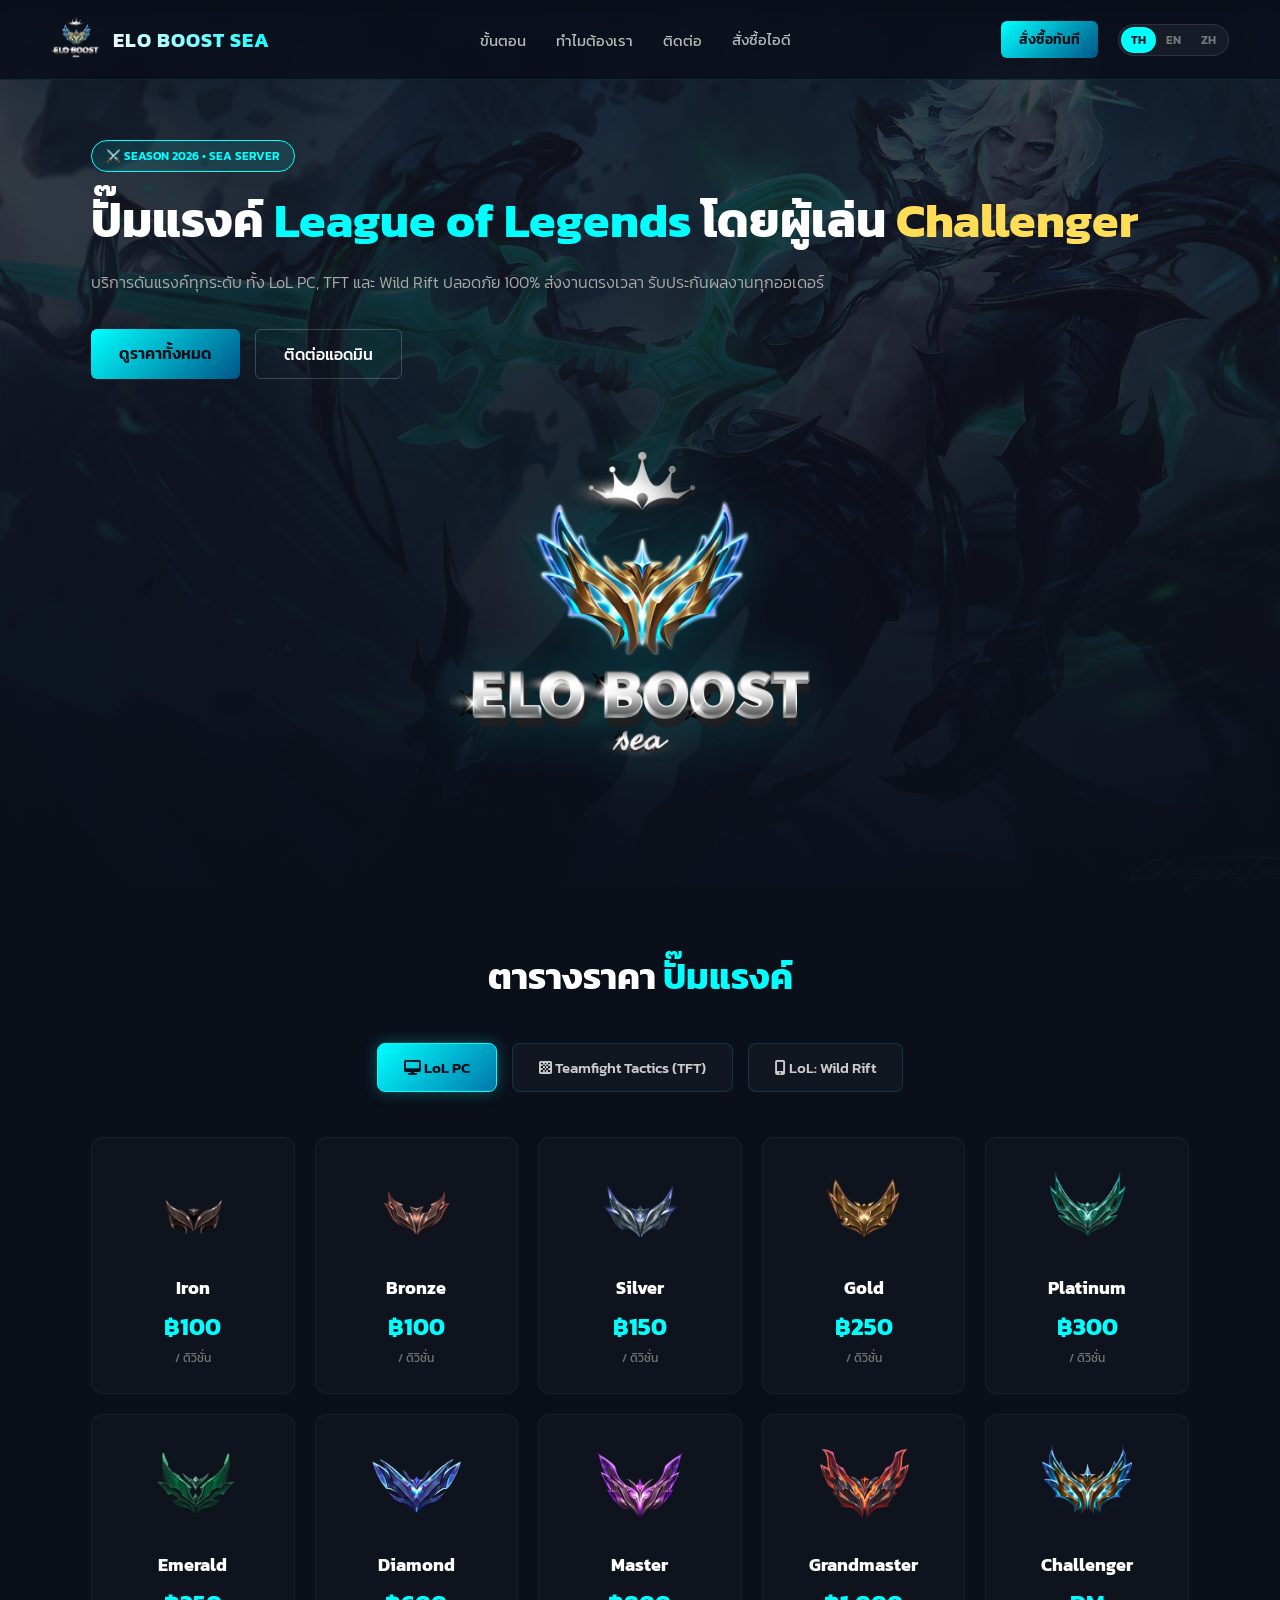
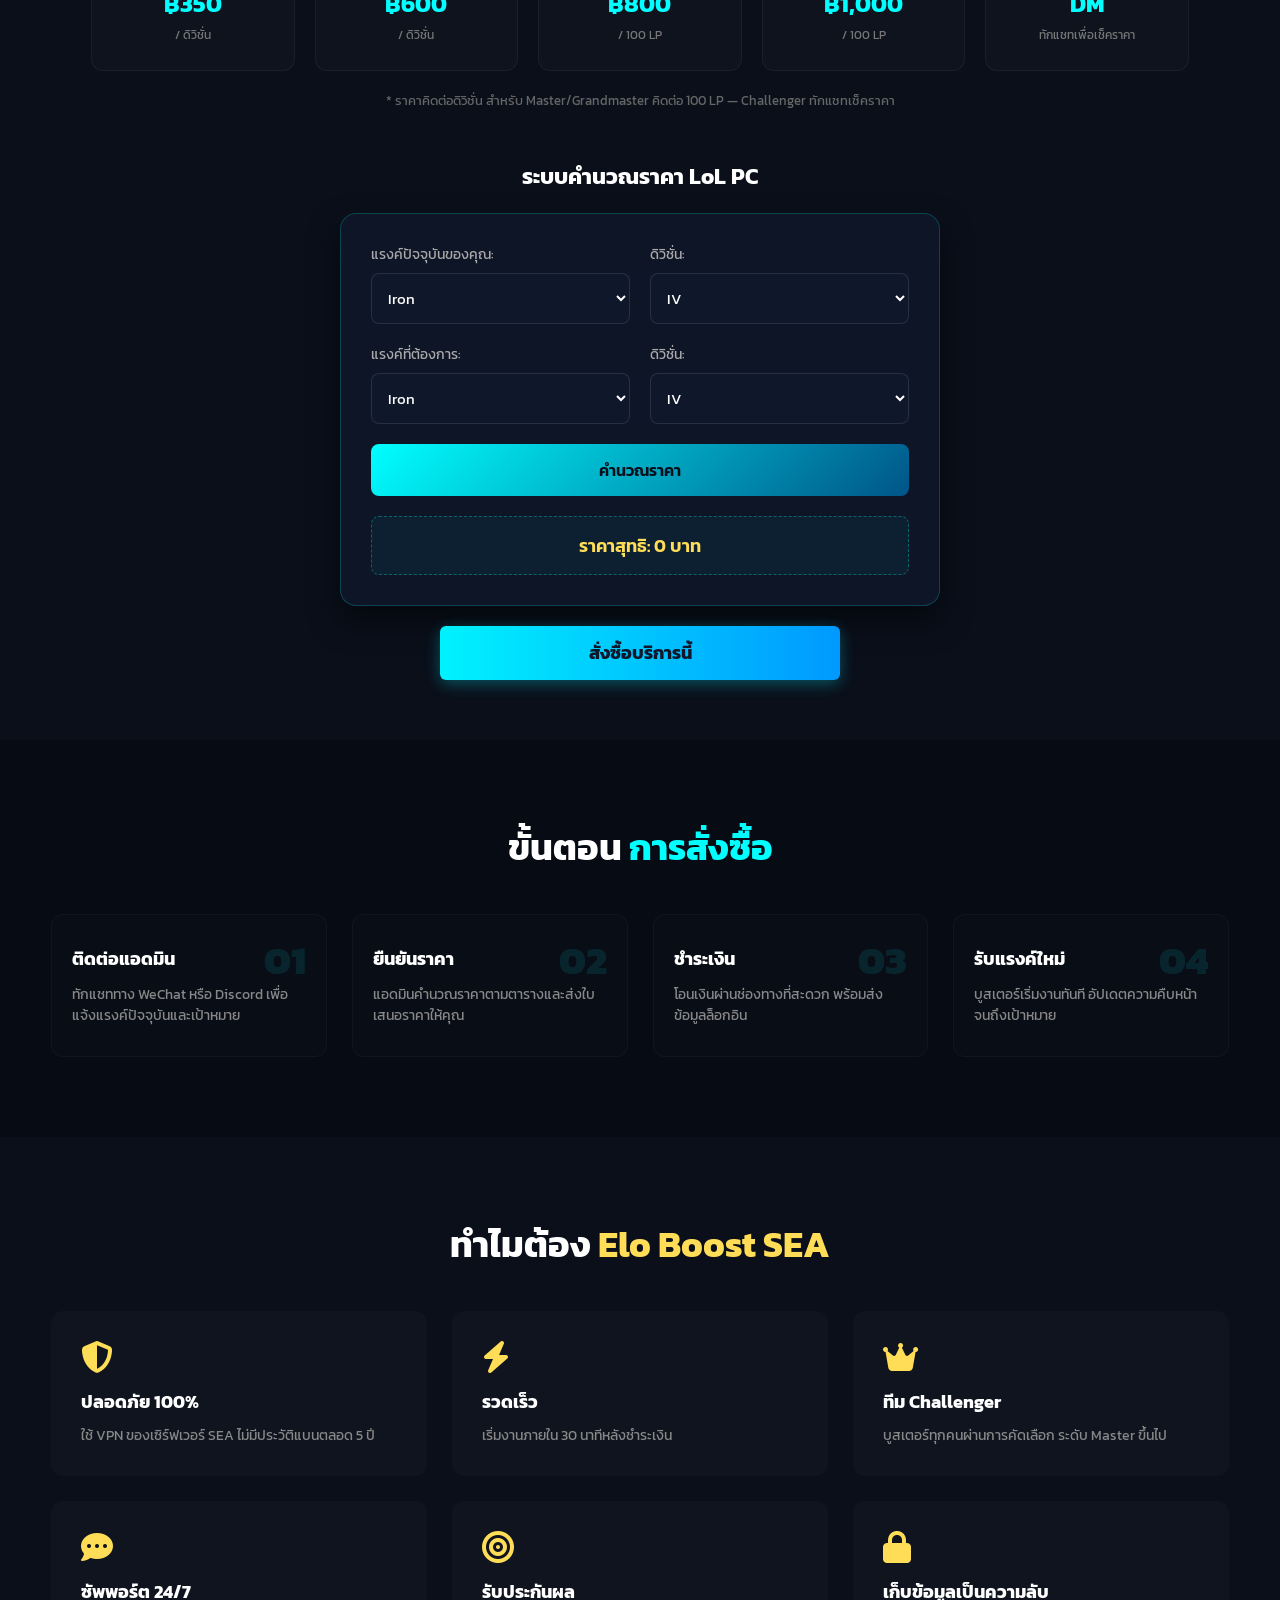
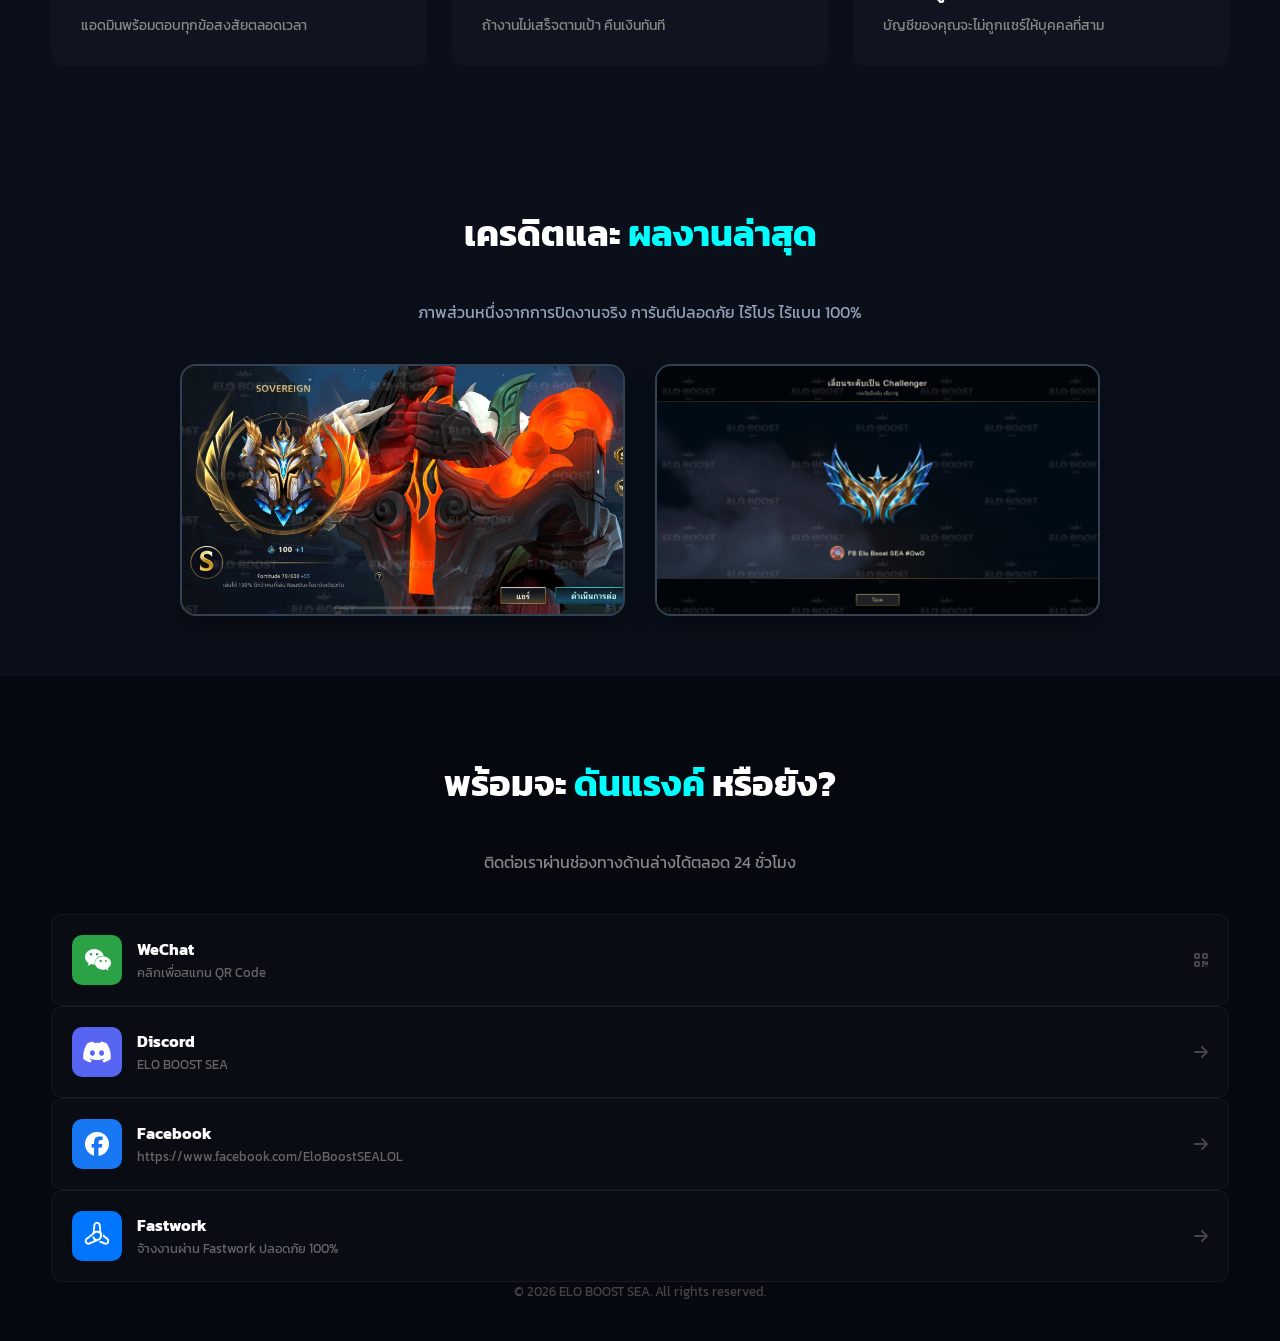
==== index.html @ 123114e3 "Add files via upload" ====
<!DOCTYPE html>
<html lang="th">
<head>
    <meta charset="UTF-8">
    <meta name="viewport" content="width=device-width, initial-scale=1.0">
    <title>ELO BOOST SEA - บริการปั๊มแรงค์ LOL / TFT / Wild Rift</title>
    <link href="https://fonts.googleapis.com/css2?family=Kanit:wght@300;400;500;600;700&display=swap" rel="stylesheet">
    <link rel="stylesheet" href="https://cdnjs.cloudflare.com/ajax/libs/font-awesome/6.4.0/css/all.min.css">
    <link rel="stylesheet" href="style.css">

    <!-- 👑 โค้ดปรับแต่งพื้นหลังภาพ Viego เฉพาะส่วนบนถึงคำนวณแรงค์ -->
    <style>
        .viego-bg-wrapper {
            background-image: linear-gradient(to bottom, rgba(10, 15, 26, 0.75), rgba(10, 15, 26, 0.98)), url('1124214.jpg');
            background-size: cover;
            background-position: center top;
            background-repeat: no-repeat;
            background-attachment: fixed;
            width: 100%;
        }
        .hero-section, .pricing-container-section {
            background: transparent !important;
        }
    </style>
</head>
<body>

    <!-- แถบเมนูด้านบน (Navbar Fixed) -->
    <header class="navbar">
        <div class="nav-left">
            <img src="logo.png" alt="Logo" class="nav-logo">
            <span class="logo-text">ELO BOOST SEA</span>
        </div>
        
        <nav class="nav-center">
            <ul>
                <li><a href="#steps" data-key="navSteps">ขั้นตอน</a></li>
                <li><a href="#whyus" data-key="navWhy">ทำไมต้องเรา</a></li>
                <li><a href="#contact" data-key="navContact">ติดต่อ</a></li>
                <a href="https://sell-buy-id-elosoostsea.lovable.app" target="_blank" class="nav-link nav-buy-id" data-key="navBuyId">สั่งซื้อไอดี</a>
            </ul>
        </nav>

        <div class="nav-right">
            <a href="#contact" class="btn-nav-order" data-key="navOrderBtn">สั่งซื้อทันที</a>
            <div class="lang-switcher">
                <button onclick="switchLanguage('th')" id="btn-th" class="lang-btn active">TH</button>
                <button onclick="switchLanguage('en')" id="btn-en" class="lang-btn">EN</button>
                <button id="btn-zh" onclick="switchLanguage('zh')" class="lang-btn">ZH</button>
            </div>
        </div>
    </header>

    <!-- 🟢 เริ่มโซนพื้นหลัง Viego -->
    <div class="viego-bg-wrapper">

        <!-- ส่วนที่ 1: หน้าแรกหลัก (Hero Section) -->
        <section id="home" class="hero-section">
            <div class="hero-container">
                <div class="hero-content">
                    <div class="season-badge">
                        <span>⚔️ SEASON 2026 • SEA SERVER</span>
                    </div>
                    <h1 data-key="heroTitle">
                        ปั๊มแรงค์ <span class="text-cyan">League of Legends</span> โดยผู้เล่น <span class="text-gold">Challenger</span>
                    </h1>
                    <p class="hero-subtext" data-key="heroSub">
                        บริการดันแรงค์ทุกระดับ ทั้ง LoL PC, TFT และ Wild Rift ปลอดภัย 100% ส่งงานตรงเวลา รับประกันผลงานทุกออเดอร์
                    </p>
                    <div class="hero-buttons">
                        <a href="#pricing-section" class="btn-gradient" data-key="btnPriceText">ดูราคาทั้งหมด</a>
                        <a href="#contact" class="btn-outline" data-key="btnAdminText">ติดต่อแอดมิน</a>
                    </div>
                </div>

                <div class="hero-image-area">
                    <div class="radial-glow"></div>
                    <img src="logo.png" alt="ELO BOOST SEA" class="hero-crest">
                </div>
            </div>
        </section>

        <!-- ส่วนที่ 2: ตารางราคาและการคำนวณราคา (Pricing & Calculator) -->
        <section id="pricing-section" class="pricing-container-section">
            <h2 class="section-title" data-key="pricingMainTitle">ตารางราคา <span class="text-cyan">ปั๊มแรงค์</span></h2>
            
            <!-- 🎛️ แท็บสลับหมวดหมู่เกม (Game Tabs) -->
            <div class="game-tabs-nav">
                <button class="game-tab-btn active" onclick="switchGameTab('lol-pc')">
                    <i class="fa-solid fa-desktop"></i> LoL PC
                </button>
                <button class="game-tab-btn" onclick="switchGameTab('tft')">
                    <i class="fa-solid fa-chess-board"></i> Teamfight Tactics (TFT)
                </button>
                <button class="game-tab-btn" onclick="switchGameTab('lol-wr')">
                    <i class="fa-solid fa-mobile-screen-button"></i> LoL: Wild Rift
                </button>
            </div>

            <!-- ==========================================
                 หมวดหมู่ที่ 1: LoL PC Content
                 ========================================== -->
            <div id="content-lol-pc" class="game-tab-content active">
                <div class="rank-price-grid">
                    <div class="rank-card card-iron">
                        <img src="120px-Season_2022_-_Iron.png" alt="Iron" class="rank-img">
                        <h3 class="rank-name-iron">Iron</h3>
                        <p class="price-val">฿100</p><span class="price-unit" data-key="perDiv">/ ดิวิชั่น</span>
                    </div>
                    <div class="rank-card card-bronze">
                        <img src="7ce03682-2356-4f67-9c69-5ff49ad4ee72.webp" alt="Bronze" class="rank-img">
                        <h3 class="rank-name-bronze">Bronze</h3>
                        <p class="price-val">฿100</p><span class="price-unit" data-key="perDiv">/ ดิวิชั่น</span>
                    </div>
                    <div class="rank-card card-silver">
                        <img src="093c5360-2961-41d2-860e-8cac01f070ce.webp" alt="Silver" class="rank-img">
                        <h3 class="rank-name-silver">Silver</h3>
                        <p class="price-val">฿150</p><span class="price-unit" data-key="perDiv">/ ดิวิชั่น</span>
                    </div>
                    <div class="rank-card card-gold">
                        <img src="Qjf7CRIIqXLn7pWAwPRmIeP8XM.webp" alt="Gold" class="rank-img">
                        <h3 class="rank-name-gold">Gold</h3>
                        <p class="price-val">฿250</p><span class="price-unit" data-key="perDiv">/ ดิวิชั่น</span>
                    </div>
                    <div class="rank-card card-platinum">
                        <img src="0c1c4015-4935-4404-be7c-0b41a8f24327.webp" alt="Platinum" class="rank-img">
                        <h3 class="rank-name-platinum">Platinum</h3>
                        <p class="price-val">฿300</p><span class="price-unit" data-key="perDiv">/ ดิวิชั่น</span>
                    </div>
                    <div class="rank-card card-emerald">
                        <img src="em.png" alt="Emerald" class="rank-img">
                        <h3 class="rank-name-emerald">Emerald</h3>
                        <p class="price-val">฿350</p><span class="price-unit" data-key="perDiv">/ ดิวิชั่น</span>
                    </div>
                    <!-- 💎 ปรับราคา Diamond เป็น 600 -->
                    <div class="rank-card card-diamond">
                        <img src="dm.png" alt="Diamond" class="rank-img">
                        <h3 class="rank-name-diamond">Diamond</h3>
                        <p class="price-val">฿600</p><span class="price-unit" data-key="perDiv">/ ดิวิชั่น</span>
                    </div>
                    <!-- 👑 ปรับราคา Master เป็น 800 -->
                    <div class="rank-card card-master">
                        <img src="f32f7fbd-824c-4bab-b11f-a367cdf1c24b.webp" alt="Master" class="rank-img">
                        <h3 class="rank-name-master">Master</h3>
                        <p class="price-val">฿800</p><span class="price-unit" data-key="perLP">/ 100 LP</span>
                    </div>
                    <div class="rank-card card-grandmaster">
                        <img src="322a84c3-f702-4531-b76d-4bd2dffb73fd.webp" alt="Grandmaster" class="rank-img">
                        <h3 class="rank-name-grandmaster">Grandmaster</h3>
                        <p class="price-val">฿1,000</p><span class="price-unit" data-key="perLP">/ 100 LP</span>
                    </div>
                    <!-- 🏆 อัปเดตรูปตราสัญลักษณ์ใหม่ชอง Challenger -->
                    <div class="rank-card card-challenger">
                        <img src="i-hit-challenger-v0-e4gcoovo9i3f1.png" alt="Challenger" class="rank-img">
                        <h3 class="rank-name-challenger">Challenger</h3>
                        <p class="price-val text-gold">DM</p><span class="price-unit" data-key="checkChat">ทักแชทเพื่อเช็คราคา</span>
                    </div>
                </div>
                <p class="price-note" data-key="priceNote">* ราคาคิดต่อดิวิชั่น สำหรับ Master/Grandmaster คิดต่อ 100 LP — Challenger ทักแชทเช็คราคา</p>

                <!-- เครื่องคำนวณราคา LoL PC -->
                <div class="calculator-box-area">
                    <h3 class="calc-box-title" data-key="calcTitleLoL">ระบบคำนวณราคา LoL PC</h3>
                    <div class="calc-card">
                        <div class="input-row">
                            <div class="input-group">
                                <label for="lolCurrentRank" data-key="labelCurrent">แรงค์ปัจจุบันของคุณ:</label>
                                <select id="lolCurrentRank">
                                    <option value="iron">Iron</option>
                                    <option value="bronze">Bronze</option>
                                    <option value="silver">Silver</option>
                                    <option value="gold">Gold</option>
                                    <option value="platinum">Platinum</option>
                                    <option value="emerald">Emerald</option>
                                    <option value="diamond">Diamond</option>
                                </select>
                            </div>
                            <div class="input-group">
                                <label for="lolCurrentDiv" data-key="labelDiv">ดิวิชั่น:</label>
                                <select id="lolCurrentDiv">
                                    <option value="4">IV</option>
                                    <option value="3">III</option>
                                    <option value="2">II</option>
                                    <option value="1">I</option>
                                </select>
                            </div>
                        </div>
                        <div class="input-row">
                            <div class="input-group">
                                <label for="lolDesiredRank" data-key="labelDesired">แรงค์ที่ต้องการ:</label>
                                <select id="lolDesiredRank">
                                    <option value="iron">Iron</option>
                                    <option value="bronze">Bronze</option>
                                    <option value="silver">Silver</option>
                                    <option value="gold">Gold</option>
                                    <option value="platinum">Platinum</option>
                                    <option value="emerald">Emerald</option>
                                    <option value="diamond">Diamond</option>
                                </select>
                            </div>
                            <div class="input-group">
                                <label for="lolDesiredDiv" data-key="labelDiv">ดิวิชั่น:</label>
                                <select id="lolDesiredDiv">
                                    <option value="4">IV</option>
                                    <option value="3">III</option>
                                    <option value="2">II</option>
                                    <option value="1">I</option>
                                </select>
                            </div>
                        </div>
                        <button onclick="calculateLolPrice()" class="btn-calculate" data-key="btnCalcText">คำนวณราคา</button>
                        <div class="result-box"><span id="lol-result-text">ราคาสุทธิ: 0 บาท</span></div>
                    </div>
                </div>
            </div>

<!-- กล่องปุ่มสั่งซื้อทันทีแบบจัดกึ่งกลาง -->
<div class="calculator-order-box">
    <a href="#contact" class="btn-order-boost-glow">
        <span data-key="btnOrderBoost">สั่งซื้อบริการนี้</span>
    </a>
</div>

</div>
            <!-- ==========================================
                 หมวดหมู่ที่ 2: TFT Content
                 ========================================== -->
            <div id="content-tft" class="game-tab-content">
                <div class="rank-price-grid">
                    <div class="rank-card card-iron">
                        <img src="120px-Season_2022_-_Iron.png" alt="TFT Iron" class="rank-img">
                        <h3 class="rank-name-iron">Iron</h3>
                        <p class="price-val">฿100</p><span class="price-unit" data-key="perDiv">/ ดิวิชั่น</span>
                    </div>
                    <div class="rank-card card-bronze">
                        <img src="7ce03682-2356-4f67-9c69-5ff49ad4ee72.webp" alt="TFT Bronze" class="rank-img">
                        <h3 class="rank-name-bronze">Bronze</h3>
                        <p class="price-val">฿100</p><span class="price-unit" data-key="perDiv">/ ดิวิชั่น</span>
                    </div>
                    <div class="rank-card card-silver">
                        <img src="093c5360-2961-41d2-860e-8cac01f070ce.webp" alt="TFT Silver" class="rank-img">
                        <h3 class="rank-name-silver">Silver</h3>
                        <p class="price-val">฿150</p><span class="price-unit" data-key="perDiv">/ ดิวิชั่น</span>
                    </div>
                    <div class="rank-card card-gold">
                        <img src="Qjf7CRIIqXLn7pWAwPRmIeP8XM.webp" alt="TFT Gold" class="rank-img">
                        <h3 class="rank-name-gold">Gold</h3>
                        <p class="price-val">฿250</p><span class="price-unit" data-key="perDiv">/ ดิวิชั่น</span>
                    </div>
                    <div class="rank-card card-platinum">
                        <img src="0c1c4015-4935-4404-be7c-0b41a8f24327.webp" alt="TFT Platinum" class="rank-img">
                        <h3 class="rank-name-platinum">Platinum</h3>
                        <p class="price-val">฿300</p><span class="price-unit" data-key="perDiv">/ ดิวิชั่น</span>
                    </div>
                    <div class="rank-card card-emerald">
                        <img src="em.png" alt="TFT Emerald" class="rank-img">
                        <h3 class="rank-name-emerald">Emerald</h3>
                        <p class="price-val">฿350</p><span class="price-unit" data-key="perDiv">/ ดิวิชั่น</span>
                    </div>
                    <!-- 💎 ราคา Diamond ฝั่ง TFT เป็น 600 อยู่แล้ว -->
                    <div class="rank-card card-diamond">
                        <img src="dm.png" alt="TFT Diamond" class="rank-img">
                        <h3 class="rank-name-diamond">Diamond</h3>
                        <p class="price-val">฿600</p><span class="price-unit" data-key="perDiv">/ ดิวิชั่น</span>
                    </div>
                    <!-- 👑 ปรับราคา Master ของ TFT เป็น 800 -->
                    <div class="rank-card card-master">
                        <img src="f32f7fbd-824c-4bab-b11f-a367cdf1c24b.webp" alt="TFT Master" class="rank-img">
                        <h3 class="rank-name-master">Master</h3>
                        <p class="price-val">฿800</p><span class="price-unit" data-key="perLP">/ 100 LP</span>
                    </div>
                    <div class="rank-card card-grandmaster">
                        <img src="322a84c3-f702-4531-b76d-4bd2dffb73fd.webp" alt="TFT GM" class="rank-img">
                        <h3 class="rank-name-grandmaster">Grandmaster</h3>
                        <p class="price-val">฿1,200</p><span class="price-unit" data-key="perLP">/ 100 LP</span>
                    </div>
                    <!-- 🏆 อัปเดตรูปตราสัญลักษณ์ใหม่ชอง Challenger ฝั่ง TFT -->
                    <div class="rank-card card-challenger">
                        <img src="i-hit-challenger-v0-e4gcoovo9i3f1.png" alt="TFT Challenger" class="rank-img">
                        <h3 class="rank-name-challenger">Challenger</h3>
                        <p class="price-val text-gold">DM</p><span class="price-unit" data-key="checkChat">ทักแชทเพื่อเช็คราคา</span>
                    </div>
                </div>
                <p class="price-note" data-key="priceNote">* ราคาคิดต่อดิวิชั่น สำหรับ Master/Grandmaster คิดต่อ 100 LP — Challenger ทักแชทเช็คราคา</p>

                <!-- เครื่องคำนวณราคา TFT -->
                <div class="calculator-box-area">
                    <h3 class="calc-box-title" data-key="calcTitleTFT">ระบบคำนวณราคา TFT (Teamfight Tactics)</h3>
                    <div class="calc-card">
                        <div class="input-row">
                            <div class="input-group">
                                <label for="tftCurrentRank" data-key="labelCurrent">แรงค์ปัจจุบันของคุณ:</label>
                                <select id="tftCurrentRank">
                                    <option value="iron">Iron</option>
                                    <option value="bronze">Bronze</option>
                                    <option value="silver">Silver</option>
                                    <option value="gold">Gold</option>
                                    <option value="platinum">Platinum</option>
                                    <option value="emerald">Emerald</option>
                                    <option value="diamond">Diamond</option>
                                </select>
                            </div>
                            <div class="input-group">
                                <label for="tftCurrentDiv" data-key="labelDiv">ดิวิชั่น:</label>
                                <select id="tftCurrentDiv">
                                    <option value="4">IV</option>
                                    <option value="3">III</option>
                                    <option value="2">II</option>
                                    <option value="1">I</option>
                                </select>
                            </div>
                        </div>
                        <div class="input-row">
                            <div class="input-group">
                                <label for="tftDesiredRank" data-key="labelDesired">แรงค์ที่ต้องการ:</label>
                                <select id="tftDesiredRank">
                                    <option value="iron">Iron</option>
                                    <option value="bronze">Bronze</option>
                                    <option value="silver">Silver</option>
                                    <option value="gold">Gold</option>
                                    <option value="platinum">Platinum</option>
                                    <option value="emerald">Emerald</option>
                                    <option value="diamond">Diamond</option>
                                </select>
                            </div>
                            <div class="input-group">
                                <label for="tftDesiredDiv" data-key="labelDiv">ดิวิชั่น:</label>
                                <select id="tftDesiredDiv">
                                    <option value="4">IV</option>
                                    <option value="3">III</option>
                                    <option value="2">II</option>
                                    <option value="1">I</option>
                                </select>
                            </div>
                        </div>
                        <button onclick="calculateTftPrice()" class="btn-calculate" data-key="btnCalcText">คำนวณราคา</button>
                        <div class="result-box"><span id="tft-result-text">ราคาสุทธิ: 0 บาท</span></div>
                    </div>
                </div>
            </div>

</div>
            <!-- ==========================================
                 หมวดหมู่ที่ 3: LoL Wild Rift Content
                 ========================================== -->
            <div id="content-lol-wr" class="game-tab-content">
                <h3 style="color:#00ffff; text-align:center; margin-bottom:20px; font-size:20px;"><i class="fa-solid fa-star"></i> ราคาต่อดาว</h3>
                <div class="rank-price-grid">
                    <div class="rank-card card-iron">
                        <img src="LOLwrIRON.png" alt="WR Iron" class="rank-img">
                        <h3 class="rank-name-iron">Iron</h3>
                        <p class="price-val">฿50</p><span class="price-unit">/ ดาว</span>
                    </div>
                    <div class="rank-card card-bronze">
                        <img src="LOLwrBrone.png" alt="WR Bronze" class="rank-img">
                        <h3 class="rank-name-bronze">Bronze</h3>
                        <p class="price-val">฿50</p><span class="price-unit">/ ดาว</span>
                    </div>
                    <div class="rank-card card-silver">
                        <img src="LOLwrSilver.png" alt="WR Silver" class="rank-img">
                        <h3 class="rank-name-silver">Silver</h3>
                        <p class="price-val">฿50</p><span class="price-unit">/ ดาว</span>
                    </div>
                    <div class="rank-card card-gold">
                        <img src="LOLwrGold.png" alt="WR Gold" class="rank-img">
                        <h3 class="rank-name-gold">Gold</h3>
                        <p class="price-val">฿60</p><span class="price-unit">/ ดาว</span>
                    </div>
                    <div class="rank-card card-platinum">
                        <img src="LOLwrPatinum.png" alt="WR Platinum" class="rank-img">
                        <h3 class="rank-name-platinum">Platinum</h3>
                        <p class="price-val">฿70</p><span class="price-unit">/ ดาว</span>
                    </div>
                    <div class="rank-card card-emerald">
                        <img src="LOLwrEmerald.png" alt="WR Emerald" class="rank-img">
                        <h3 class="rank-name-emerald">Emerald</h3>
                        <p class="price-val">฿80</p><span class="price-unit">/ ดาว</span>
                    </div>
                    <div class="rank-card card-diamond">
                        <img src="LOLwrDiamond.png" alt="WR Diamond" class="rank-img">
                        <h3 class="rank-name-diamond">Diamond</h3>
                        <p class="price-val">฿130</p><span class="price-unit">/ ดาว</span>
                    </div>
                    <div class="rank-card card-master">
                        <img src="LOLwrMaster.png" alt="WR Master" class="rank-img">
                        <h3 class="rank-name-master">Master</h3>
                        <p class="price-val">฿160</p><span class="price-unit">/ ดาว</span>
                    </div>
                    <div class="rank-card card-grandmaster">
                        <img src="LOLwrGranmaster.png" alt="WR Grandmaster" class="rank-img">
                        <h3 class="rank-name-grandmaster">Grandmaster</h3>
                        <p class="price-val">฿180</p><span class="price-unit">/ ดาว</span>
                    </div>
                    <div class="rank-card card-challenger">
                        <img src="LOLwrChalenger.png" alt="WR Challenger" class="rank-img">
                        <h3 class="rank-name-challenger">Challenger</h3>
                        <p class="price-val">฿200</p><span class="price-unit">/ ดาว</span>
                    </div>
                </div>

                <!-- 🏷️ ราคาเหมาทั้งแรงค์ของ Wild Rift -->
                <div class="wr-packages-area" style="margin-top: 45px; border-top: 1px solid rgba(255,255,255,0.1); padding-top: 30px;">
                    <h3 style="color:#ffcc00; text-align:center; margin-bottom:25px; font-size:20px;"><i class="fa-solid fa-tags"></i> ราคาเหมาโปรโมชัน</h3>
                    <div class="rank-price-grid" style="grid-template-columns: repeat(auto-fit, minmax(220px, 1fr)); gap: 15px;">
                        <div class="rank-card" style="background: rgba(20,25,35,0.7); padding: 15px;">
                            <span style="color:#bbb; font-size:13px; display:block; margin-bottom:5px;">Iron ไป Bronze</span>
                            <p class="price-val" style="font-size:24px; color:#fff;">฿300</p>
                        </div>
                        <div class="rank-card" style="background: rgba(20,25,35,0.7); padding: 15px;">
                            <span style="color:#bbb; font-size:13px; display:block; margin-bottom:5px;">Bronze ไป Silver</span>
                            <p class="price-val" style="font-size:24px; color:#fff;">฿480</p>
                        </div>
                        <div class="rank-card" style="background: rgba(20,25,35,0.7); padding: 15px;">
                            <span style="color:#bbb; font-size:13px; display:block; margin-bottom:5px;">Silver ไป Gold</span>
                            <p class="price-val" style="font-size:24px; color:#fff;">฿500</p>
                        </div>
                        <div class="rank-card" style="background: rgba(20,25,35,0.7); padding: 15px;">
                            <span style="color:#bbb; font-size:13px; display:block; margin-bottom:5px;">Gold ไป Platinum</span>
                            <p class="price-val" style="font-size:24px; color:#fff;">฿800</p>
                        </div>
                        <div class="rank-card" style="background: rgba(20,25,35,0.7); padding: 15px;">
                            <span style="color:#bbb; font-size:13px; display:block; margin-bottom:5px;">Platinum ไป Emerald</span>
                            <p class="price-val" style="font-size:24px; color:#fff;">฿950</p>
                        </div>
                        <div class="rank-card" style="background: rgba(20,25,35,0.7); padding: 15px;">
                            <span style="color:#bbb; font-size:13px; display:block; margin-bottom:5px;">Emerald ไป Diamond</span>
                            <p class="price-val" style="font-size:24px; color:#fff;">฿1,200</p>
                        </div>
                        <div class="rank-card" style="background: rgba(20,25,35,0.7); padding: 15px;">
                            <span style="color:#bbb; font-size:13px; display:block; margin-bottom:5px;">Diamond ไป Master</span>
                            <p class="price-val" style="font-size:24px; color:#fff;">฿2,800</p>
                        </div>
                        <div class="rank-card" style="background: rgba(20,25,35,0.7); padding: 15px;">
                            <span style="color:#bbb; font-size:13px; display:block; margin-bottom:5px;">Master ไป Grandmaster</span>
                            <p class="price-val" style="font-size:24px; color:#fff;">฿2,800</p>
                        </div>
                    </div>
                </div>

                <!-- ⚠️ หมายเหตุข้อตกลงและเงื่อนไขความปลอดภัย -->
                <div class="calculator-box-area" style="margin-top: 35px;">
                    <div class="calc-card" style="background: rgba(255, 77, 77, 0.04); border: 1px solid rgba(255, 77, 77, 0.2); border-left: 4px solid #ff4d4d; border-radius: 6px; padding: 20px; text-align: left;">
                        <h4 style="color: #ff4d4d; margin-bottom: 12px; font-size:16px; font-weight:500;"><i class="fa-solid fa-triangle-exclamation"></i> หมายเหตุสำคัญสำหรับการสั่งซื้อ</h4>
                        <ul style="color: #bbb; padding-left: 20px; font-size: 14px; line-height: 1.6; margin: 0;">
                            <li style="margin-bottom: 8px;">ห้ามลูกค้าเข้าบัญชี ID ไปลงเล่นโหมดจัดอันดับ (Ranked) ในระหว่างระยะเวลาการจ้างงาน หากพบว่ามีการทำผิดกฎระบบจะถือว่าสิ้นสุดการส่งมอบงานทันที</li>
                            <li>ข้อมูลและบัญชีทุกอย่างของลูกค้าจะถูกเก็บเป็นความลับสูงสุด โดยทางเพจมีนโยบายเข้มงวดในการปกปิดและตัดภาพชื่อไอดีหรือสลิปการโอนเงินของลูกค้าก่อนนำไปเผยแพร่เป็นเครดิตรีวิว</li>
                        </ul>
                    </div>
                </div>
            </div>

        </section>
    </div>
    <!-- 🔴 สิ้นสุดโซนพื้นหลัง Viego -->

    <!-- ส่วนที่ 3: ขั้นตอนการสั่งซื้อ (Steps Section) -->
    <section id="steps" class="steps-section">
        <h2 class="section-title" data-key="stepsMainTitle">ขั้นตอน <span class="text-cyan">การสั่งซื้อ</span></h2>
        <div class="steps-grid">
            <div class="step-card">
                <div class="step-num">01</div>
                <h3 data-key="step1Title">ติดต่อแอดมิน</h3>
                <p data-key="step1Sub">ทักแชททาง WeChat หรือ Discord เพื่อแจ้งแรงค์ปัจจุบันและเป้าหมาย</p>
            </div>
            <div class="step-card">
                <div class="step-num">02</div>
                <h3 data-key="step2Title">ยืนยันราคา</h3>
                <p data-key="step2Sub">แอดมินคำนวณราคาตามตารางและส่งใบเสนอราคาให้คุณ</p>
            </div>
            <div class="step-card">
                <div class="step-num">03</div>
                <h3 data-key="step3Title">ชำระเงิน</h3>
                <p data-key="step3Sub">โอนเงินผ่านช่องทางที่สะดวก พร้อมส่งข้อมูลล็อกอิน</p>
            </div>
            <div class="step-card">
                <div class="step-num">04</div>
                <h3 data-key="step4Title">รับแรงค์ใหม่</h3>
                <p data-key="step4Sub">บูสเตอร์เริ่มงานทันที อัปเดตความคืบหน้าจนถึงเป้าหมาย</p>
            </div>
        </div>
    </section>

    <!-- ส่วนที่ 4: ทำไมต้องเรา (Why Us Section) -->
    <section id="whyus" class="whyus-section">
        <h2 class="section-title" data-key="whyMainTitle">ทำไมต้อง <span class="text-gold">Elo Boost SEA</span></h2>
        <div class="whyus-grid">
            <div class="why-card">
                <i class="fa-solid fa-shield-halved why-icon"></i>
                <h3 data-key="why1Title">ปลอดภัย 100%</h3>
                <p data-key="why1Sub">ใช้ VPN ของเซิร์ฟเวอร์ SEA ไม่มีประวัติแบนตลอด 5 ปี</p>
            </div>
            <div class="why-card">
                <i class="fa-solid fa-bolt why-icon"></i>
                <h3 data-key="why2Title">รวดเร็ว</h3>
                <p data-key="why2Sub">เริ่มงานภายใน 30 นาทีหลังชำระเงิน</p>
            </div>
            <div class="why-card">
                <i class="fa-solid fa-crown why-icon"></i>
                <h3 data-key="why3Title">ทีม Challenger</h3>
                <p data-key="why3Sub">บูสเตอร์ทุกคนผ่านการคัดเลือก ระดับ Master ขึ้นไป</p>
            </div>
            <div class="why-card">
                <i class="fa-solid fa-comment-dots why-icon"></i>
                <h3 data-key="why4Title">ซัพพอร์ต 24/7</h3>
                <p data-key="why4Sub">แอดมินพร้อมตอบทุกข้อสงสัยตลอดเวลา</p>
            </div>
            <div class="why-card">
                <i class="fa-solid fa-bullseye why-icon"></i>
                <h3 data-key="why5Title">รับประกันผล</h3>
                <p data-key="why5Sub">ถ้างานไม่เสร็จตามเป้า คืนเงินทันที</p>
            </div>
            <div class="why-card">
                <i class="fa-solid fa-lock why-icon"></i>
                <h3 data-key="why6Title">เก็บข้อมูลเป็นความลับ</h3>
                <p data-key="why6Sub">บัญชีของคุณจะไม่ถูกแชร์ให้บุคคลที่สาม</p>
            </div>
        </div>
    </section>

<!-- 🟢 ส่วนเครดิตผลงาน ปรับปรุงใหม่ (เน้นโชว์รูปภาพขนาดใหญ่ ไม่มีตัวหนังสือบัง) -->
<section id="credits" class="credits-section">
    <h2 class="section-title" data-key="creditsMainTitle">เครดิตและ <span class="text-cyan">ผลงานล่าสุด</span></h2>
    <p class="credits-subtitle" data-key="creditsSub">ภาพส่วนหนึ่งจากการปิดงานจริง การันตีปลอดภัย ไร้โปร ไร้แบน 100%</p>
    
    <div class="credits-grid">
        <!-- ใบรีวิวที่ 1 -->
        <div class="credit-card">
            <img src="creditLOLWR.png" alt="Review 1" class="credit-img-full">
        </div>

        <!-- ใบรีวิวที่ 2 -->
        <div class="credit-card">
            <img src="creditLOLPC.png" alt="Review 2" class="credit-img-full">
        </div>
</section>

  <section id="contact" class="contact-section">
    <h2 class="section-title" data-key="contactMainTitle">พร้อมจะ <span class="text-cyan">ดันแรงค์</span> หรือยัง?</h2>
    <p class="contact-subtitle" data-key="contactSub">ติดต่อเราผ่านช่องทางด้านล่างได้ตลอด 24 ชั่วโมง</p>
    
    <div class="social-card wechat-card" onclick="toggleQRModal(true)" style="cursor: pointer;">
    <div class="social-left">
        <div class="social-icon-bg bg-green">
            <i class="fa-brands fa-weixin"></i>
        </div>
        <div class="social-info">
            <h3>WeChat</h3>
            <p data-key="wechatLinkText">คลิกเพื่อสแกน QR Code</p>
        </div>
    </div>
    <i class="fa-solid fa-qrcode arrow-icon"></i>
</div>

<div id="qrModal" class="qr-modal" onclick="toggleQRModal(false)">
    <div class="qr-modal-content" onclick="event.stopPropagation()">
        <span class="qr-close" onclick="toggleQRModal(false)">&times;</span>
        <h3 data-key="qrModalTitle" style="color: #fff; margin-bottom: 15px; font-size: 1.2rem;">Scan QR Code</h3>
        <img src="QRcodeWeChat.png" alt="QR Code" class="qr-image-display">
        <p data-key="qrModalSub" style="color: #888; margin-top: 10px; font-size: 0.9rem;">เปิดแอปสแกนเพื่อติดต่อเราได้ทันที</p>
    </div>
</div>

        <a href="https://discord.gg/2bKuASH2uF" target="_blank" class="social-card discord-card">
            <div class="social-left">
                <div class="social-icon-bg bg-purple">
                    <i class="fa-brands fa-discord"></i>
                </div>
                <div class="social-info">
                    <h3>Discord</h3>
                    <p data-key="discordLinkText">ELO BOOST SEA</p>
                </div>
            </div>
            <i class="fa-solid fa-arrow-right arrow-icon"></i>
        </a>

        <a href="https://www.facebook.com/EloBoostSEALOL" target="_blank" class="social-card facebook-card">
            <div class="social-left">
                <div class="social-icon-bg bg-blue">
                    <i class="fa-brands fa-facebook"></i>
                </div>
                <div class="social-info">
                    <h3>Facebook</h3>
                    <p data-key="facebookLinkText">https://www.facebook.com/EloBoostSEALOL</p>
                </div>
            </div>
            <i class="fa-solid fa-arrow-right arrow-icon"></i>
        </a>
    </div>

<a href="https://fastwork.co/user/oujoluana/gaming-74368342" target="_blank" class="social-card fastwork-card">
    <div class="social-left">
        <div class="social-icon-bg bg-fastwork-blue">
            <img src="FastWork.png" alt="Fastwork" class="fw-custom-img">
        </div>
        <div class="social-info">
            <h3>Fastwork</h3>
            <p data-key="fastworkLinkText">จ้างงานผ่าน Fastwork ปลอดภัย 100%</p>
        </div>
    </div>
    <i class="fa-solid fa-arrow-right arrow-icon"></i>
</a>

    <p class="copyright">© 2026 ELO BOOST SEA. All rights reserved.</p>
</section>
    <script src="script.js"></script>
</body>
</html>
---- style.css ----
/* การเคลียร์ค่าพื้นฐาน (Reset & Base Styles) */
* {
    margin: 0;
    padding: 0;
    box-sizing: border-box;
}
html {
    scroll-behavior: smooth;
}
body {
    background-color: #0a0f1a;
    color: #ffffff;
    font-family: 'Kanit', sans-serif;
    overflow-x: hidden;
}

/* สีหลักประจำธีมเว็บไซต์ */
.text-cyan { color: #00ffff; }
.text-gold { color: #ffdd57; }

/* แถบเมนูด้านบน (Navbar) */
.navbar {
    position: fixed;
    top: 0;
    left: 0;
    width: 100%;
    height: 80px;
    background: rgba(10, 15, 26, 0.85);
    backdrop-filter: blur(10px);
    border-bottom: 1px solid rgba(0, 255, 255, 0.1);
    display: flex;
    justify-content: space-between;
    align-items: center;
    padding: 0 4%;
    z-index: 1000;
}
.nav-left {
    display: flex;
    align-items: center;
    gap: 12px;
}
.nav-logo {
    height: 50px;
    width: auto;
}
/* โค้ดเดิมที่ปรับปรุงแล้ว (คัดลอกส่วนนี้ไปวางทับ) */
.logo-text {
    font-size: 20px;
    font-weight: 700;
    letter-spacing: 1px;
    background: linear-gradient(45deg, #fff, #00ffff);
    -webkit-background-clip: text;
    -webkit-text-fill-color: transparent;

    /* 🟢 เพิ่มส่วนอนิเมชั่นเรืองแสง (Glowing Shadow Animation) */
    /* ใช้ filter: drop-shadow เพื่อให้เงารองรับ Gradient Text */
    animation: logoGlowPulse 2.5s ease-in-out infinite;
}

/* 🟢 กำหนดขั้นตอนของอนิเมชั่น */
@keyframes logoGlowPulse {
    0% {
        /* เงาจางๆ เริ่มต้น */
        filter: drop-shadow(0 0 2px rgba(0, 255, 255, 0.3));
    }
    50% {
        /* เรืองแสงชัดเจนขึ้น (เพิ่ม Blur และความเข้มข้นสีฟ้า cyan) */
        filter: drop-shadow(0 0 10px rgba(0, 255, 255, 0.9));
    }
    100% {
        /* กลับไปจางเหมือนเดิม */
        filter: drop-shadow(0 0 2px rgba(0, 255, 255, 0.3));
    }
}
.nav-center ul {
    display: flex;
    list-style: none;
    gap: 30px;
}
.nav-center a {
    color: #bbb;
    text-decoration: none;
    font-size: 15px;
    font-weight: 400;
    transition: color 0.3s;
}
.nav-center a:hover {
    color: #00ffff;
}
.nav-right {
    display: flex;
    align-items: center;
    gap: 20px;
}
.btn-nav-order {
    background: linear-gradient(135deg, #00ffff, #005588);
    color: #0a0f1a;
    padding: 8px 18px;
    border-radius: 6px;
    text-decoration: none;
    font-weight: 600;
    font-size: 14px;
    transition: transform 0.2s, box-shadow 0.2s;
}
.btn-nav-order:hover {
    transform: translateY(-2px);
    box-shadow: 0 0 15px rgba(0, 255, 255, 0.4);
}

/* ปุ่มสลับภาษา TH/EN */
.lang-switcher {
    display: flex;
    background: rgba(255, 255, 255, 0.05);
    border: 1px solid rgba(255, 255, 255, 0.1);
    border-radius: 20px;
    padding: 2px;
}
.lang-btn {
    background: transparent;
    border: none;
    color: #777;
    padding: 4px 10px;
    font-size: 12px;
    font-family: 'Kanit', sans-serif;
    font-weight: 600;
    cursor: pointer;
    border-radius: 15px;
    transition: all 0.2s;
}
.lang-btn.active {
    background: #00ffff;
    color: #0a0f1a;
}

/* ส่วนหัวแรกของเว็บ (Hero Section) */
.hero-section {
    padding-top: 140px;
    padding-bottom: 80px;
}
.hero-container {
    max-width: 1200px;
    margin: 0 auto;
    display: grid;
    grid-template-columns: 1.2s 1fr;
    align-items: center;
    padding: 0 4%;
    gap: 50px;
}
@media (max-width: 968px) {
    .hero-container { grid-template-columns: 1fr; text-align: center; }
    .nav-center { display: none; }
}
.season-badge {
    display: inline-block;
    background: rgba(0, 255, 255, 0.1);
    border: 1px solid #00ffff;
    padding: 6px 14px;
    border-radius: 20px;
    font-size: 12px;
    font-weight: 600;
    color: #00ffff;
    margin-bottom: 20px;
}
.hero-content h1 {
    font-size: 48px;
    line-height: 1.2;
    margin-bottom: 20px;
}
.hero-subtext {
    color: #aaa;
    font-size: 16px;
    margin-bottom: 35px;
    font-weight: 300;
}
.hero-buttons {
    display: flex;
    gap: 15px;
}
@media (max-width: 968px) { .hero-buttons { justify-content: center; } }
.btn-gradient {
    background: linear-gradient(135deg, #00ffff, #005588);
    color: #0a0f1a;
    padding: 12px 28px;
    border-radius: 6px;
    font-weight: 600;
    text-decoration: none;
    transition: all 0.3s;
}
.btn-gradient:hover {
    box-shadow: 0 0 20px rgba(0, 255, 255, 0.5);
}
.btn-outline {
    border: 1px solid rgba(255, 255, 255, 0.2);
    color: #fff;
    padding: 12px 28px;
    border-radius: 6px;
    font-weight: 500;
    text-decoration: none;
    transition: all 0.3s;
}
.btn-outline:hover {
    border-color: #fff;
    background: rgba(255, 255, 255, 0.05);
}
.hero-image-area {
    position: relative;
    display: flex;
    justify-content: center;
}
.hero-crest {
    max-width: 380px;
    width: 100%;
    filter: drop-shadow(0 0 30px rgba(0, 255, 255, 0.2));
    animation: float 4s ease-in-out infinite;
}
@keyframes float {
    0%, 100% { transform: translateY(0); }
    50% { transform: translateY(-15px); }
}
.radial-glow {
    position: absolute;
    width: 400px;
    height: 400px;
    background: radial-gradient(circle, rgba(0,255,255,0.15) 0%, transparent 70%);
    z-index: -1;
}

/* 🎛️ แท็บสลับหมวดหมู่เกม */
.game-tabs-nav {
    display: flex;
    justify-content: center;
    gap: 15px;
    margin-bottom: 45px;
    flex-wrap: wrap;
    padding: 0 10px;
}
.game-tab-btn {
    background: rgba(255, 255, 255, 0.03);
    border: 1px solid rgba(0, 255, 255, 0.15);
    color: #ccc;
    padding: 12px 26px;
    font-size: 15px;
    font-family: 'Kanit', sans-serif;
    font-weight: 500;
    cursor: pointer;
    border-radius: 8px;
    transition: all 0.3s;
}
.game-tab-btn:hover {
    background: rgba(0, 255, 255, 0.08);
    border-color: #00ffff;
}
.game-tab-btn.active {
    background: linear-gradient(135deg, #00ffff, #0077aa);
    color: #0a0f1a;
    border-color: #00ffff;
    font-weight: 600;
    box-shadow: 0 0 15px rgba(0, 255, 255, 0.3);
}
.game-tab-content {
    display: none;
}
.game-tab-content.active {
    display: block;
    animation: fadeIn 0.4s ease-in-out;
}
@keyframes fadeIn {
    from { opacity: 0; transform: translateY(10px); }
    to { opacity: 1; transform: translateY(0); }
}

/* ส่วนตารางราคาและการคำนวณ */
.pricing-container-section {
    max-width: 1200px;
    margin: 0 auto;
    padding: 60px 4%;
}
.section-title {
    font-size: 36px;
    text-align: center;
    margin-bottom: 40px;
}
.rank-price-grid {
    display: grid;
    grid-template-columns: repeat(auto-fill, minmax(200px, 1fr));
    gap: 20px;
    margin-bottom: 20px;
}
.rank-card {
    background: rgba(255, 255, 255, 0.02);
    border: 1px solid rgba(255, 255, 255, 0.05);
    border-radius: 12px;
    padding: 25px 15px;
    text-align: center;
    transition: all 0.3s;
}
.rank-card:hover {
    transform: translateY(-5px);
    background: rgba(255, 255, 255, 0.04);
    border-color: rgba(0, 255, 255, 0.3);
    box-shadow: 0 10px 20px rgba(0,0,0,0.3);
}
.rank-img {
    height: 90px;
    margin-bottom: 15px;
    object-fit: contain;
}
.rank-card h3 {
    font-size: 18px;
    margin-bottom: 8px;
}
.price-val {
    font-size: 24px;
    font-weight: 700;
    color: #00ffff;
}
.price-unit {
    font-size: 12px;
    color: #777;
}
.price-note {
    text-align: center;
    color: #666;
    font-size: 13px;
    margin-bottom: 50px;
}
.calc-box-title {
    text-align: center;
    margin-bottom: 20px;
    font-size: 22px;
}

/* กล่องคำนวณ (Calculator Box) */
.calculator-box-area {
    max-width: 600px;
    margin: 0 auto;
}
.calc-card {
    background: rgba(15, 23, 42, 0.8);
    border: 1px solid rgba(0, 255, 255, 0.2);
    border-radius: 16px;
    padding: 30px;
    box-shadow: 0 15px 30px rgba(0,0,0,0.5);
}
.input-row {
    display: flex;
    gap: 20px;
    margin-bottom: 20px;
}
@media (max-width: 500px) { .input-row { flex-direction: column; gap: 15px; } }
.input-group {
    flex: 1;
    display: flex;
    flex-direction: column;
    gap: 8px;
}
.input-group label {
    font-size: 14px;
    color: #aaa;
}
.input-group select {
    background: #0f172a;
    border: 1px solid rgba(255, 255, 255, 0.1);
    color: #fff;
    padding: 12px;
    font-family: 'Kanit', sans-serif;
    border-radius: 8px;
    font-size: 15px;
    outline: none;
    cursor: pointer;
}
.input-group select:focus {
    border-color: #00ffff;
}
.btn-calculate {
    width: 100%;
    background: linear-gradient(135deg, #00ffff, #005588);
    border: none;
    color: #0a0f1a;
    padding: 14px;
    font-family: 'Kanit', sans-serif;
    font-size: 16px;
    font-weight: 600;
    border-radius: 8px;
    cursor: pointer;
    transition: all 0.3s;
}
.btn-calculate:hover {
    box-shadow: 0 0 20px rgba(0, 255, 255, 0.4);
}
.result-box {
    margin-top: 20px;
    background: rgba(0, 255, 255, 0.05);
    border: 1px dashed rgba(0, 255, 255, 0.3);
    padding: 15px;
    border-radius: 8px;
    text-align: center;
}
#lol-result-text, #tft-result-text {
    font-size: 18px;
    font-weight: 600;
    color: #ffdd57;
}

/* ส่วนขั้นตอนการสั่งซื้อ (Steps) */
.steps-section {
    background-color: #070b14;
    padding: 80px 4%;
}
.steps-grid {
    max-width: 1200px;
    margin: 0 auto;
    display: grid;
    grid-template-columns: repeat(auto-fit, minmax(240px, 1fr));
    gap: 25px;
}
.step-card {
    background: rgba(255, 255, 255, 0.01);
    border: 1px solid rgba(255, 255, 255, 0.03);
    border-radius: 12px;
    padding: 30px 20px;
    position: relative;
}
.step-num {
    font-size: 40px;
    font-weight: 800;
    color: rgba(0, 255, 255, 0.1);
    position: absolute;
    top: 15px;
    right: 20px;
}
.step-card h3 {
    font-size: 18px;
    margin-bottom: 12px;
    color: #fff;
}
.step-card p {
    color: #888;
    font-size: 14px;
    line-height: 1.5;
}

/* ส่วนทำไมต้องเรา (Why Us) */
.whyus-section {
    padding: 80px 4%;
}
.whyus-grid {
    max-width: 1200px;
    margin: 0 auto;
    display: grid;
    grid-template-columns: repeat(auto-fit, minmax(280px, 1fr));
    gap: 25px;
}
.why-card {
    background: rgba(255, 255, 255, 0.02);
    border-radius: 12px;
    padding: 30px;
    transition: background 0.3s;
}
.why-card:hover {
    background: rgba(255, 255, 255, 0.04);
}
.why-icon {
    font-size: 32px;
    color: #ffdd57;
    margin-bottom: 15px;
}
.why-card h3 {
    font-size: 18px;
    margin-bottom: 10px;
}
.why-card p {
    color: #888;
    font-size: 14px;
    line-height: 1.5;
}

/* ==========================================
   สไตล์: ส่วนเครดิตผลงาน (Credits Section)
   ========================================== */
.credits-section {
    padding: 60px 20px;
    text-align: center;
    max-width: 1000px;
    margin: 0 auto;
}

.credits-subtitle {
    color: #94a3b8;
    margin-bottom: 40px;
    font-size: 1rem;
}

/* ระบบ Grid จัดเรียงรูปภาพอัตโนมัติ */
.credits-grid {
    display: grid;
    grid-template-columns: repeat(auto-fit, minmax(280px, 1fr));
    gap: 25px;
}
/* ==========================================
   สไตล์ส่วนเครดิตผลงานเวอร์ชันเน้นรูปภาพใหญ่
   ========================================== */

/* 1. ขยายกล่องกริดให้กว้างขึ้น เพื่อดันขนาดรูปให้ใหญ่ขึ้นเต็มตา */
.credits-grid {
    display: grid;
    /* เปลี่ยนจากขนาดเดิม เพิ่มขั้นต่ำเป็น 340px เพื่อให้การ์ดแต่ละใบใหญ่ขึ้น */
    grid-template-columns: repeat(auto-fit, minmax(340px, 1fr)); 
    gap: 30px; /* เพิ่มระยะห่างระหว่างรูปให้ดูโปร่ง สบายตา */
    max-width: 1200px;
    margin: 40px auto 0 auto;
    padding: 0 20px;
}

/* 2. ตัวกล่องการ์ดที่หุ้มรูปภาพ */
.credit-card {
    background-color: #1e293b;
    border: 2px solid #334155;
    border-radius: 16px; /* ความมนของขอบการ์ด */
    overflow: hidden;    /* สำคัญมาก: บังคับให้รูปภาพตัดตามขอบมนของการ์ด ไม่ล้นทะลัก */
    box-shadow: 0 10px 25px rgba(0, 0, 0, 0.4);
    transition: transform 0.3s ease, box-shadow 0.3s ease, border-color 0.3s ease;
    display: flex;
}

/* เอฟเฟกต์ตอนเมาส์ชี้ (Hover) ให้รูปเด้งมีมิติ และเรืองแสงสีฟ้า Cyan สวยๆ */
.credit-card:hover {
    transform: translateY(-6px) scale(1.02);
    border-color: #00ffff;
    box-shadow: 0 15px 35px rgba(0, 255, 255, 0.25);
}

/* 3. คำสั่งคุมรูปภาพให้ขยายเต็มพื้นที่กล่อง 100% */
.credit-img-full {
    width: 100%;
    height: auto;
    object-fit: cover; /* ควบคุมให้รูปภาพถมเต็มพื้นที่อย่างสมสัดส่วน ไม่เบี้ยว */
    display: block;
}
/* ส่วนช่องทางการติดต่อ (Contact) */

.bg-blue {
    background-color: #1877F2 !important; /* กำหนดเป็นสีน้ำเงินตามแบรนด์ Facebook */
}
.contact-section {
    background-color: #05080f;
    padding: 80px 4% 40px 4%;
    text-align: center;
}
.contact-subtitle {
    color: #888;
    margin-bottom: 40px;
}
.social-grid {
    max-width: 800px;
    margin: 0 auto 60px auto;
    display: grid;
    grid-template-columns: 1fr 1fr;
    gap: 20px;
}
@media (max-width: 600px) { .social-grid { grid-template-columns: 1fr; } }
.social-card {
    background: rgba(255, 255, 255, 0.02);
    border: 1px solid rgba(255, 255, 255, 0.05);
    border-radius: 12px;
    padding: 20px;
    display: flex;
    justify-content: space-between;
    align-items: center;
    text-decoration: none;
    color: #fff;
    transition: all 0.3s;
}
.social-card:hover {
    transform: scale(1.02);
    border-color: rgba(255,255,255,0.2);
}
.social-left {
    display: flex;
    align-items: center;
    gap: 15px;
}
.social-icon-bg {
    width: 50px;
    height: 50px;
    border-radius: 10px;
    display: flex;
    justify-content: center;
    align-items: center;
    font-size: 24px;
}
.bg-green { background-color: #2ba245; }
.bg-purple { background-color: #5865f2; }
.social-info { text-align: left; }
.social-info h3 { font-size: 16px; margin-bottom: 2px; }
.social-info p { color: #666; font-size: 13px; }
.arrow-icon { color: #444; transition: transform 0.3s; }
.social-card:hover .arrow-icon {
    transform: translateX(5px);
    color: #fff;
}
.copyright {
    color: #444;
    font-size: 13px;
}
/* ==========================================
   สไตล์หน้าต่าง QR Code Pop-up (Modal)
   ========================================== */
.qr-modal {
    display: none; /* ซ่อนไว้เริ่มต้น */
    position: fixed;
    z-index: 1000;
    left: 0;
    top: 0;
    width: 100%;
    height: 100%;
    background-color: rgba(15, 23, 42, 0.85); /* พื้นหลังมืดโปร่งแสง */
    backdrop-filter: blur(8px); /* เอฟเฟกต์เบลอหลังฉาก */
    align-items: center;
    justify-content: center;
}

/* ตัวกล่องข้อความและรูปภาพ */
.qr-modal-content {
    background-color: #1e293b;
    border: 2px solid #334155;
    padding: 30px;
    border-radius: 20px;
    width: 90%;
    max-width: 340px;
    text-align: center;
    position: relative;
    box-shadow: 0 20px 40px rgba(0, 0, 0, 0.5);
    animation: qrPop 0.3s ease-out;
}

/* แสดงรูปภาพ QR ให้ชัดและขนาดพอดี */
.qr-image-display {
    width: 100%;
    max-width: 220px;
    height: auto;
    border-radius: 12px;
    border: 4px solid #fff;
    margin: 0 auto;
}

/* ปุ่มปิดรูปตัว X */
.qr-close {
    position: absolute;
    top: 12px;
    right: 18px;
    color: #94a3b8;
    font-size: 28px;
    font-weight: bold;
    cursor: pointer;
    transition: color 0.2s;
}
.qr-close:hover {
    color: #00ffff;
}

/* อนิเมชั่นตอนเด้งเปิด */
@keyframes qrPop {
    from { transform: scale(0.8); opacity: 0; }
    to { transform: scale(1); opacity: 1; }
}


/* สีพื้นหลังกล่องไอคอน (ถ้าสลัดรูปโลโก้เป็นแบบไม่มีพื้นหลัง ตัวนี้จะเป็นสีฉากหลังครับ) */
.bg-fastwork-blue {
    background-color: #0076FF !important; /* สีฟ้า Fastwork */
    display: flex;
    align-items: center;
    justify-content: center;
    overflow: hidden; /* ตัดขอบรูปภาพที่เกินกรอบมน */
}

/* ควบคุมรูปภาพโลโก้ภายในกล่อง */
.fw-custom-img {
    width: 65%;  /* ปรับเพิ่ม-ลดขนาดโลโก้ข้างในกล่องได้จากตรงนี้ครับ */
    height: 65%;
    object-fit: contain; /* บังคับสัดส่วนรูปภาพให้สมส่วน ไม่บี้หรือยืด */
}

/* จัดการกล่องหุ้มปุ่มให้ขยายเต็มความกว้างและดึงทุกอย่างมาไว้ตรงกลาง */
.calculator-order-box {
    display: flex;
    justify-content: center;
    align-items: center;
    width: 100%;
    margin-top: 20px; /* เว้นระยะห่างจากกล่องราคาสุทธิ */
    clear: both;      /* ป้องกันการลอย (Float) ไปทับส่วนอื่น */
}

/* ปรับแต่งปุ่มให้สวยงามตามแบบฉบับปุ่มด้านบนขวาในรูปภาพ */
.btn-order-boost-glow {
    display: inline-block;
    width: 100%;
    max-width: 400px; /* กำหนดความยาวปุ่มให้สวยงามใกล้เคียงกับปุ่มคำนวณราคา */
    background: linear-gradient(to right, #00f2fe, #0099ff); /* ไล่เฉดสี Cyan ไปฟ้าสว่าง */
    color: #0f172a !important; /* บังคับให้ตัวอักษรเป็นสีน้ำเงินเข้ม/ดำ เพื่อให้อ่านง่ายตัดกับสีพื้นหลัง */
    text-align: center;
    padding: 14px 0;
    font-size: 1.1rem;
    font-weight: bold;
    text-decoration: none !important; /* เอาเส้นใต้ลิงก์ออก */
    border-radius: 6px;
    box-shadow: 0 4px 15px rgba(0, 242, 254, 0.3); /* ใส่เอฟเฟกต์เรืองแสงนวลๆ ด้านล่างปุ่ม */
    transition: all 0.3s ease;
    cursor: pointer;
}

/* เอฟเฟกต์เวลาที่เมาส์มาชี้ (Hover) */
.btn-order-boost-glow:hover {
    transform: translateY(-2px); /* ปุ่มลอยขึ้นเล็กน้อย */
    box-shadow: 0 6px 25px rgba(0, 242, 254, 0.6); /* เรืองแสงเข้มขึ้นสะใจสไตล์เกมมิ่ง */
    filter: brightness(1.1); /* เพิ่มความสว่างวาบให้ปุ่ม */
}

/* เอฟเฟกต์ตอนกดปุ่ม (Active) */
.btn-order-boost-glow:active {
    transform: translateY(1px);
}
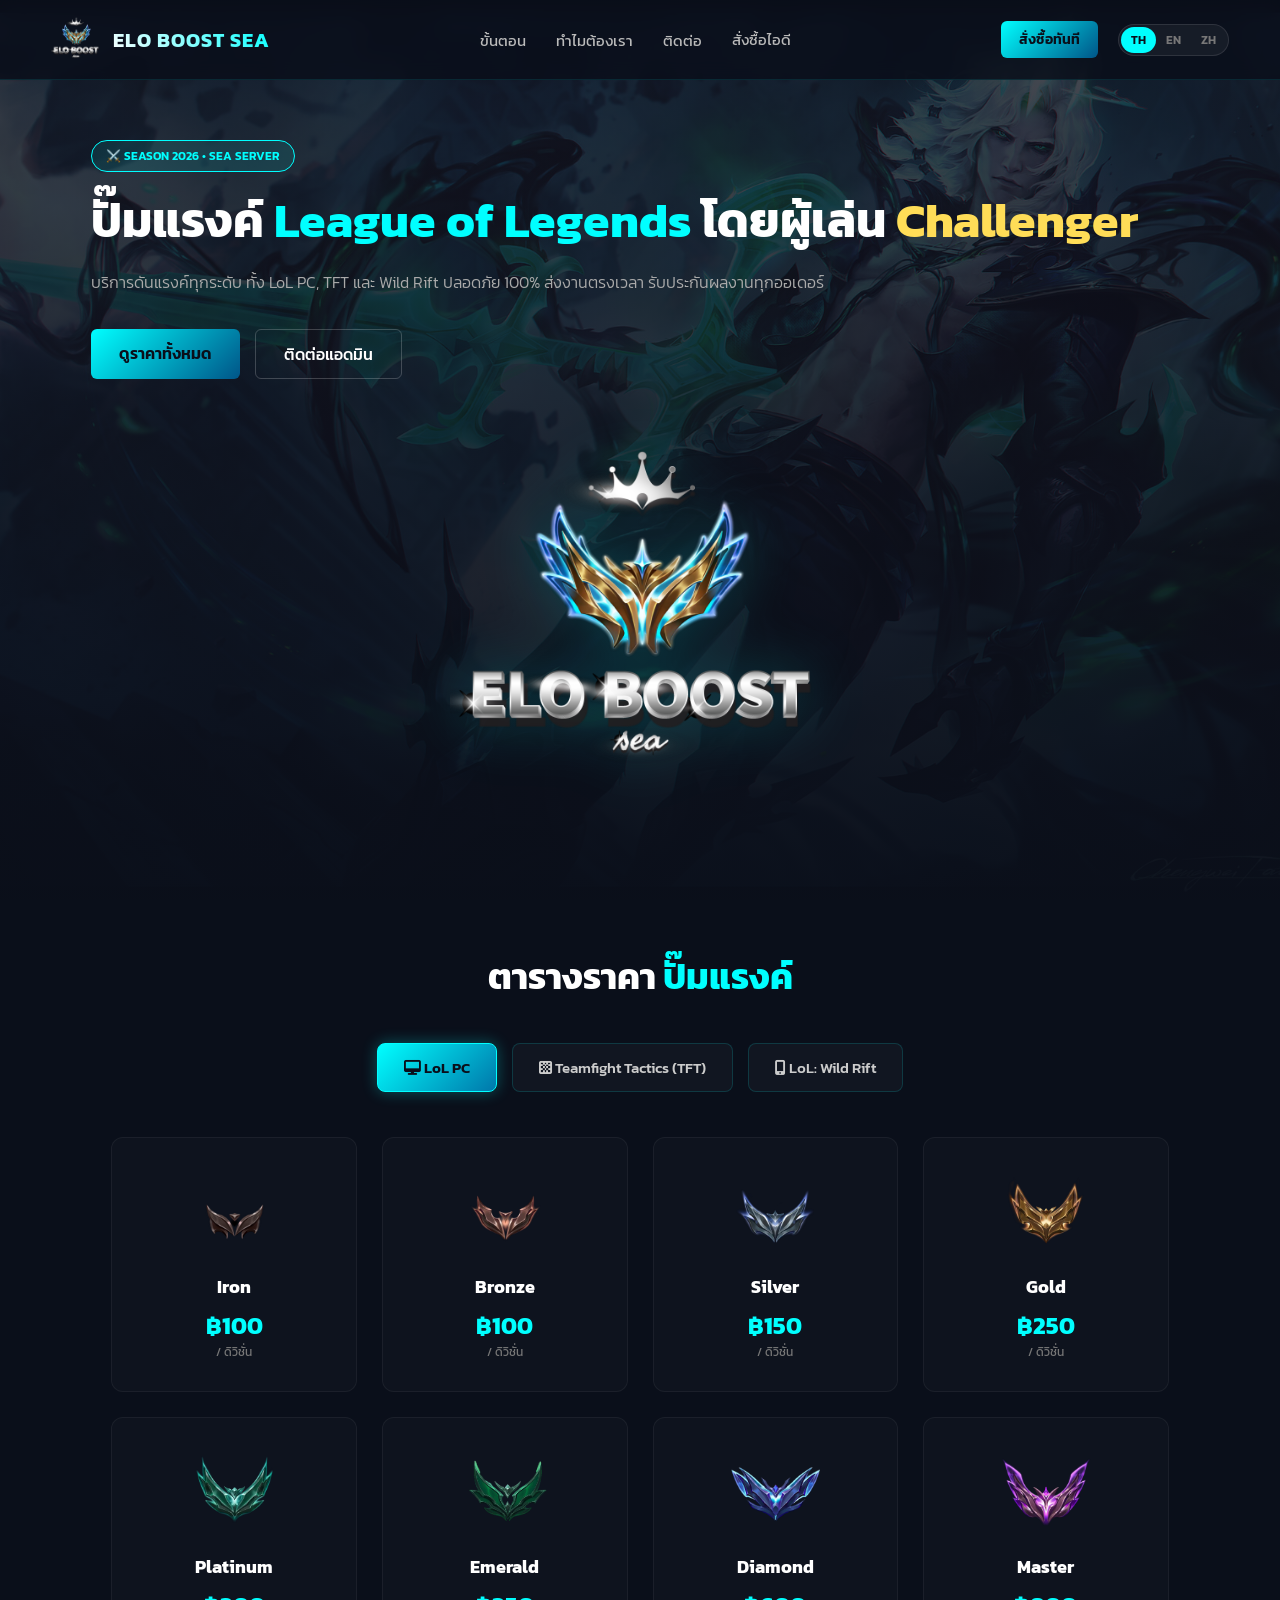
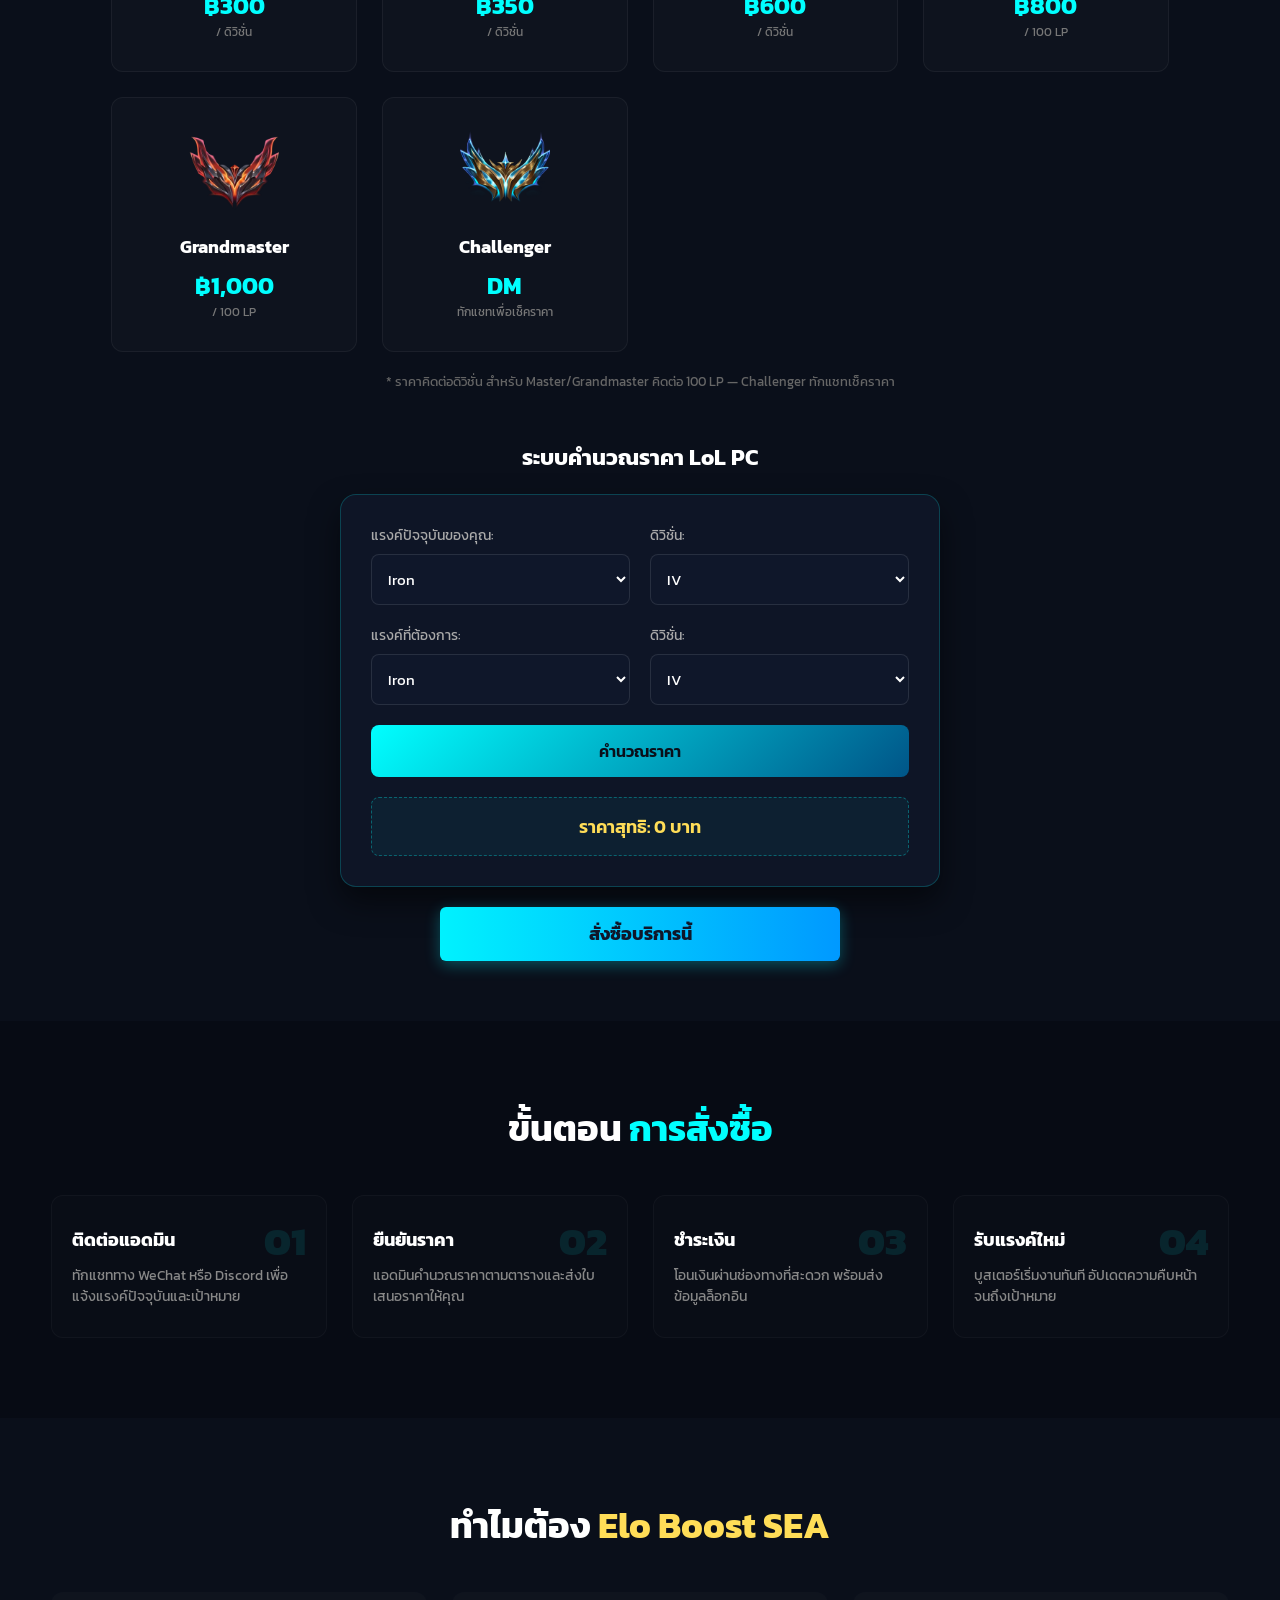
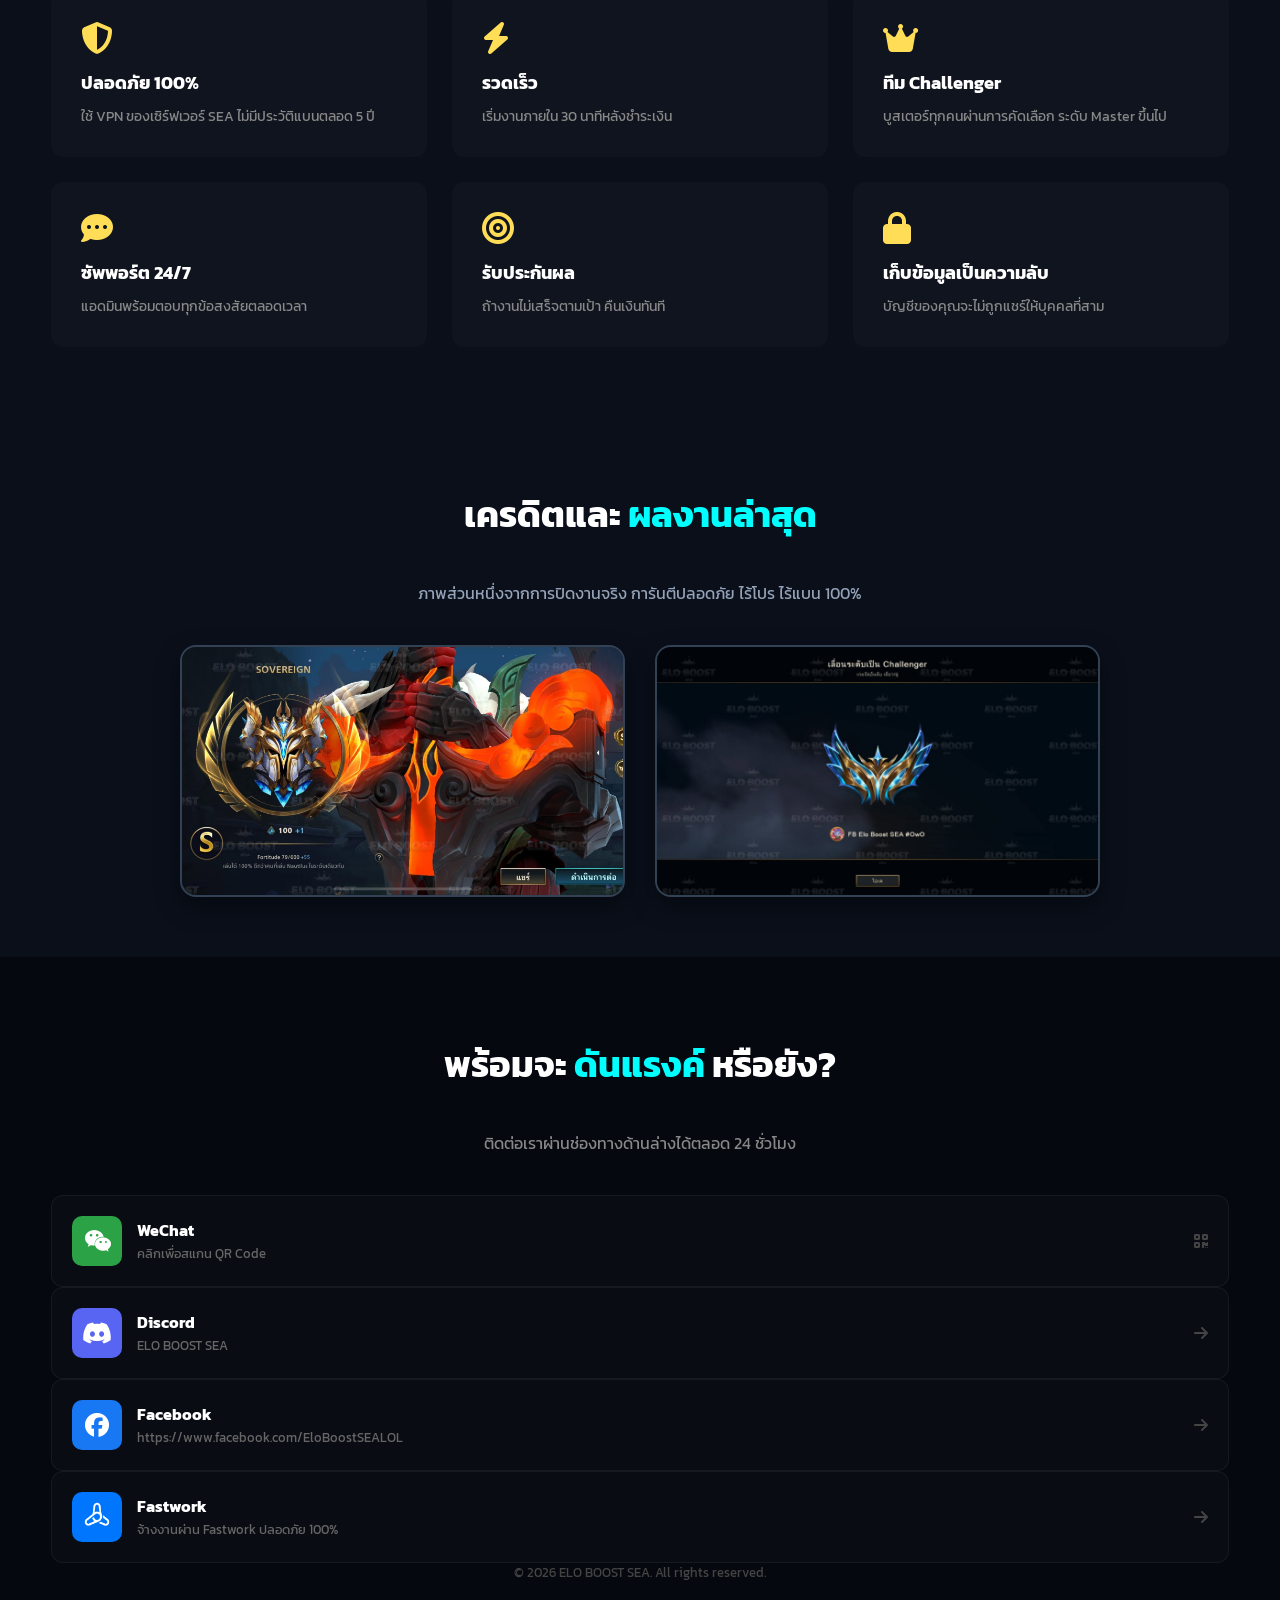
==== commit fae3e247: "Add files via upload" ====
--- a/index.html
+++ b/index.html
@@ -604,4 +604,4 @@
 </section>
     <script src="script.js"></script>
 </body>
-</html>
+</html>
--- a/style.css
+++ b/style.css
@@ -282,17 +282,42 @@
 }
 .rank-price-grid {
     display: grid;
-    grid-template-columns: repeat(auto-fill, minmax(200px, 1fr));
-    gap: 20px;
+    grid-template-columns: repeat(4, 1fr);
+    gap: 25px;
     margin-bottom: 20px;
+    max-width: 1200px;
+    margin-left: auto;
+    margin-right: auto;
+    padding: 0 20px;
+}
+
+@media (max-width: 1200px) {
+    .rank-price-grid {
+        grid-template-columns: repeat(3, 1fr);
+    }
+}
+
+@media (max-width: 768px) {
+    .rank-price-grid {
+        grid-template-columns: repeat(2, 1fr);
+    }
+}
+
+@media (max-width: 480px) {
+    .rank-price-grid {
+        grid-template-columns: 1fr;
+    }
 }
 .rank-card {
     background: rgba(255, 255, 255, 0.02);
     border: 1px solid rgba(255, 255, 255, 0.05);
     border-radius: 12px;
-    padding: 25px 15px;
+    padding: 30px 20px;
     text-align: center;
     transition: all 0.3s;
+    display: flex;
+    flex-direction: column;
+    align-items: center;
 }
 .rank-card:hover {
     transform: translateY(-5px);
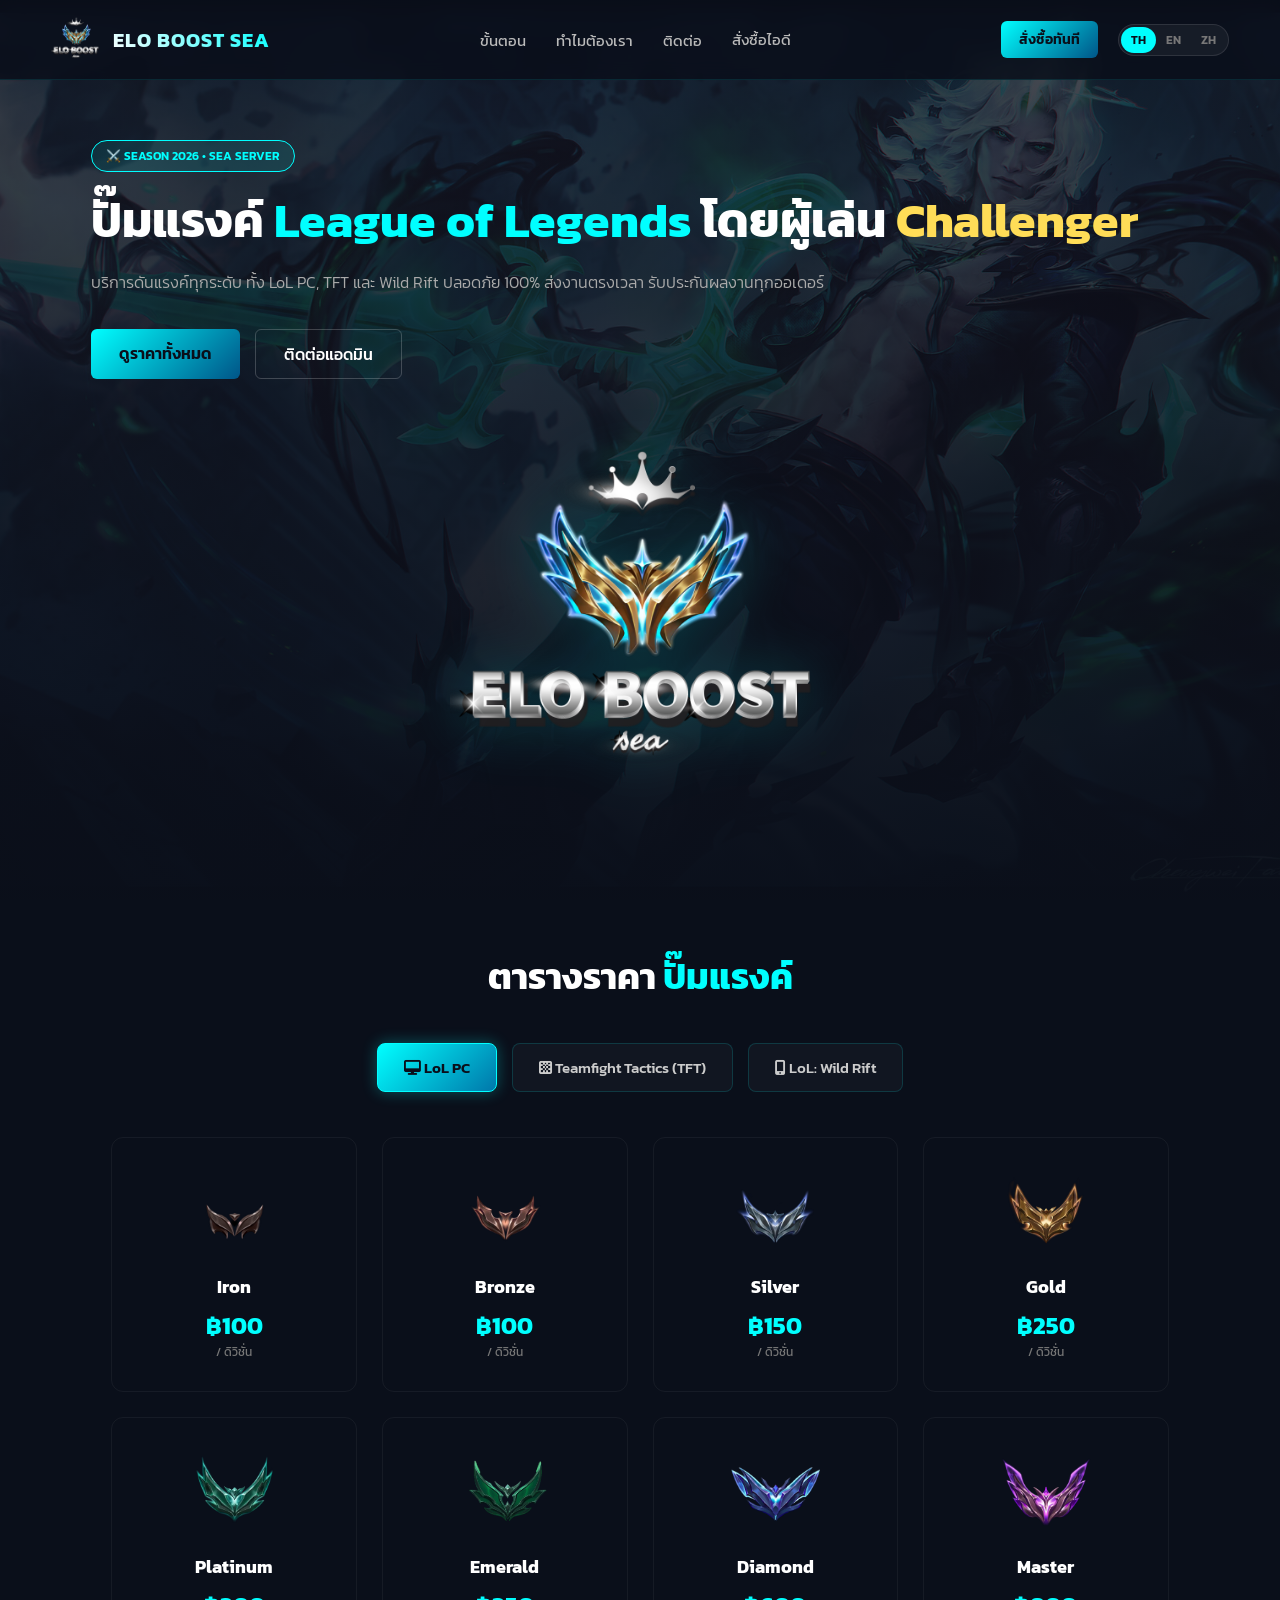
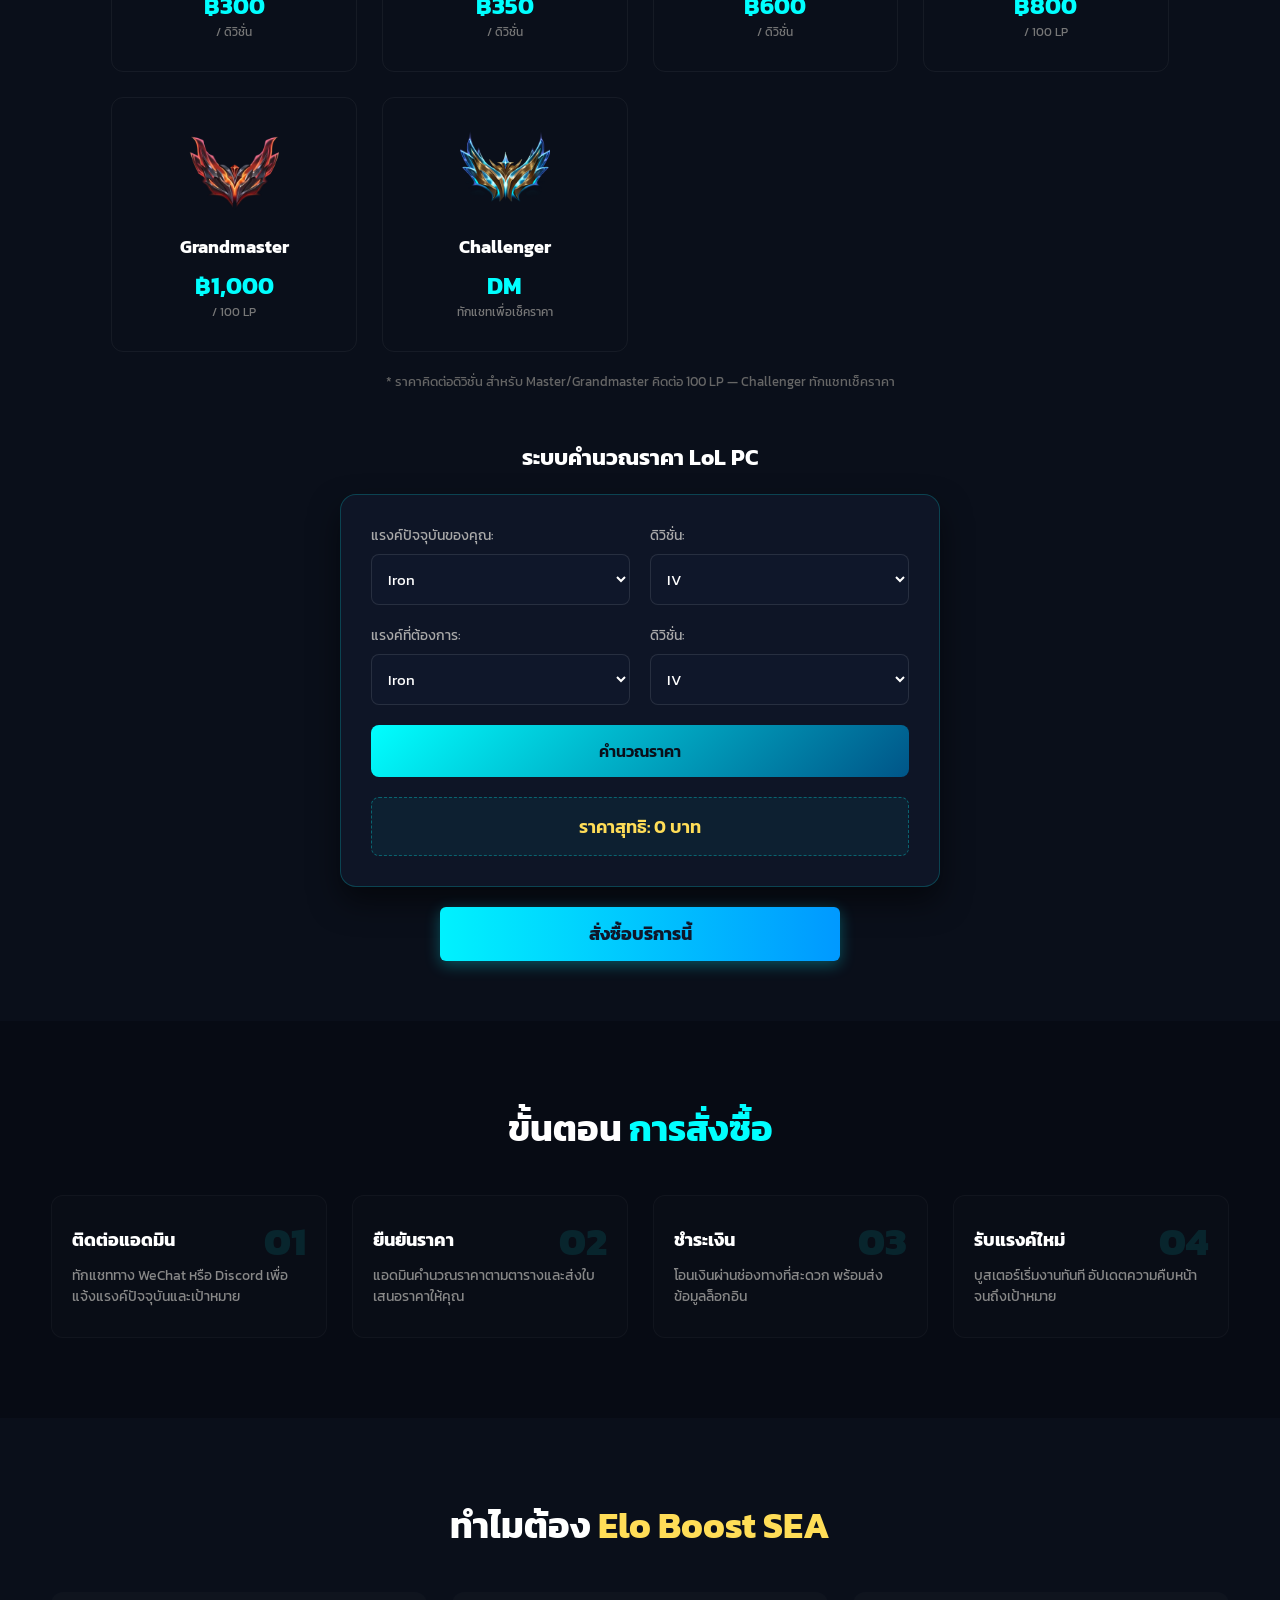
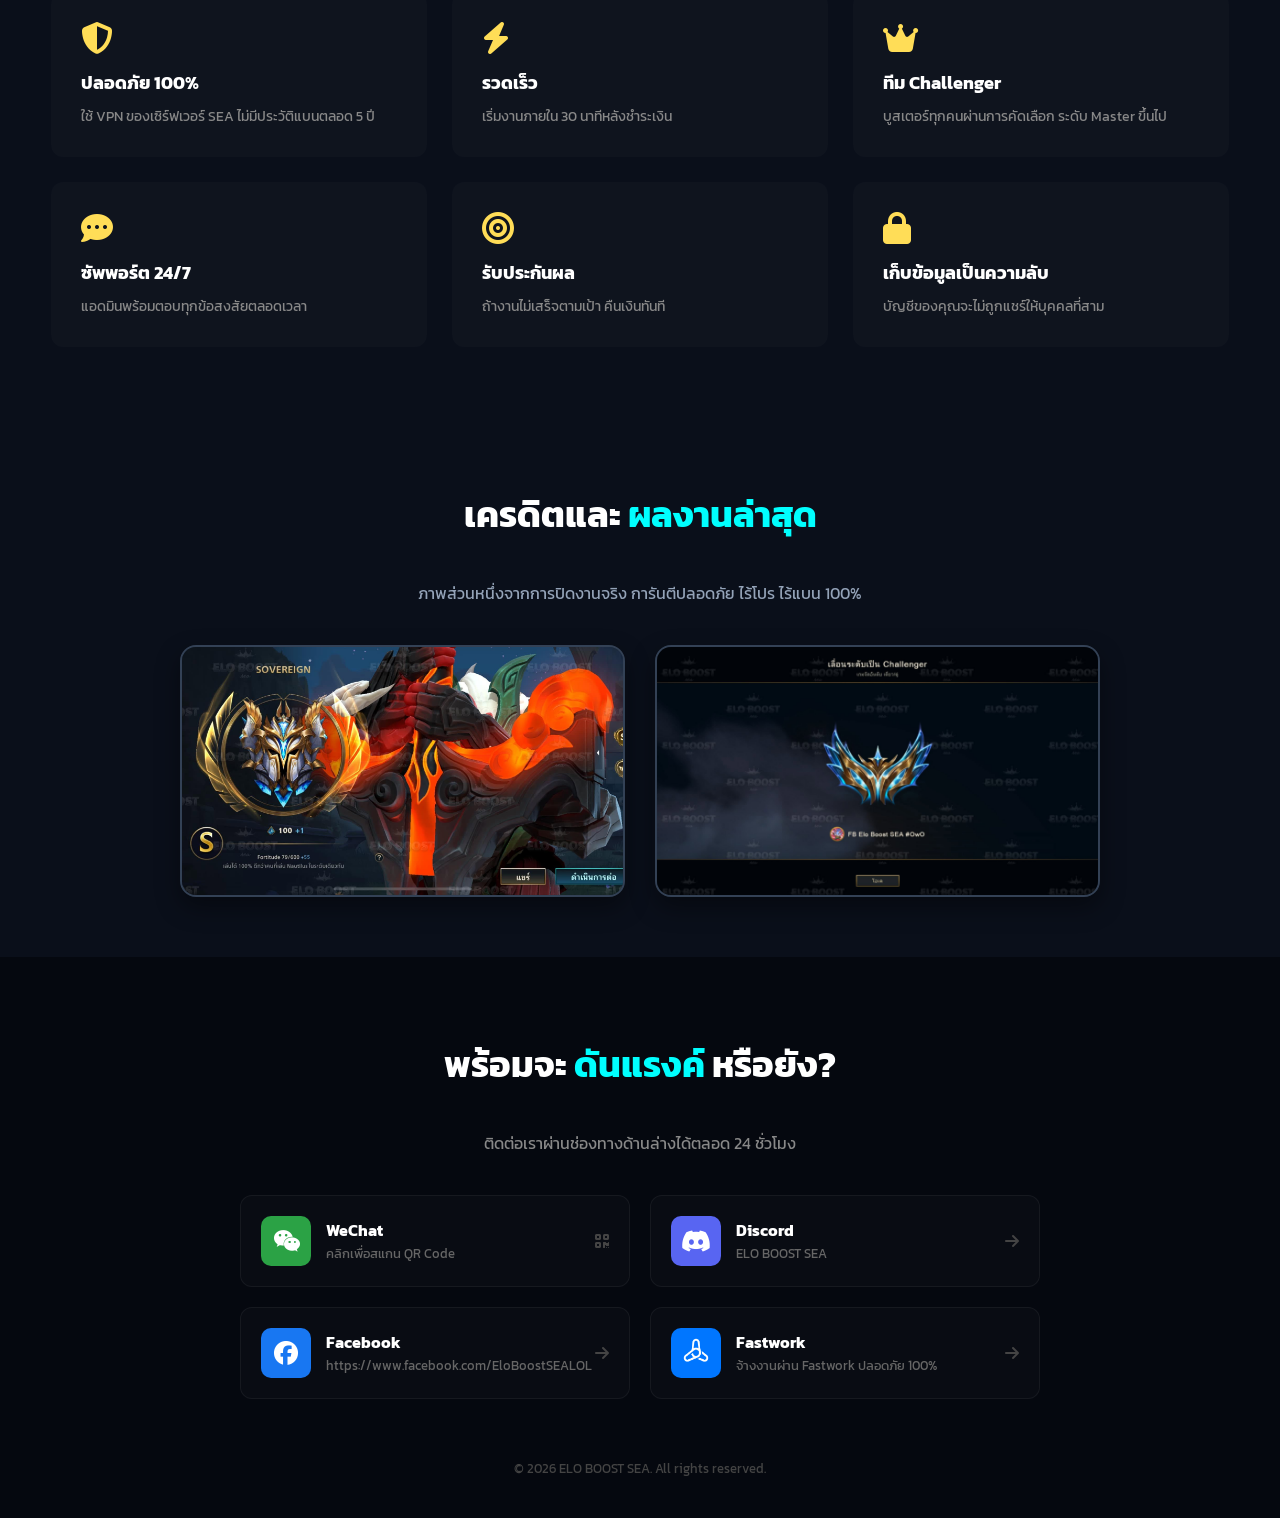
==== commit 4ee3a188: "Add files via upload" ====
--- a/index.html
+++ b/index.html
@@ -132,13 +132,11 @@
                         <h3 class="rank-name-emerald">Emerald</h3>
                         <p class="price-val">฿350</p><span class="price-unit" data-key="perDiv">/ ดิวิชั่น</span>
                     </div>
-                    <!-- 💎 ปรับราคา Diamond เป็น 600 -->
                     <div class="rank-card card-diamond">
                         <img src="dm.png" alt="Diamond" class="rank-img">
                         <h3 class="rank-name-diamond">Diamond</h3>
                         <p class="price-val">฿600</p><span class="price-unit" data-key="perDiv">/ ดิวิชั่น</span>
                     </div>
-                    <!-- 👑 ปรับราคา Master เป็น 800 -->
                     <div class="rank-card card-master">
                         <img src="f32f7fbd-824c-4bab-b11f-a367cdf1c24b.webp" alt="Master" class="rank-img">
                         <h3 class="rank-name-master">Master</h3>
@@ -149,7 +147,6 @@
                         <h3 class="rank-name-grandmaster">Grandmaster</h3>
                         <p class="price-val">฿1,000</p><span class="price-unit" data-key="perLP">/ 100 LP</span>
                     </div>
-                    <!-- 🏆 อัปเดตรูปตราสัญลักษณ์ใหม่ชอง Challenger -->
                     <div class="rank-card card-challenger">
                         <img src="i-hit-challenger-v0-e4gcoovo9i3f1.png" alt="Challenger" class="rank-img">
                         <h3 class="rank-name-challenger">Challenger</h3>
@@ -212,16 +209,15 @@
                         <div class="result-box"><span id="lol-result-text">ราคาสุทธิ: 0 บาท</span></div>
                     </div>
                 </div>
-            </div>
-
-<!-- กล่องปุ่มสั่งซื้อทันทีแบบจัดกึ่งกลาง -->
-<div class="calculator-order-box">
-    <a href="#contact" class="btn-order-boost-glow">
-        <span data-key="btnOrderBoost">สั่งซื้อบริการนี้</span>
-    </a>
-</div>
-
-</div>
+
+                <!-- กล่องปุ่มสั่งซื้อทันที -->
+                <div class="calculator-order-box">
+                    <a href="#contact" class="btn-order-boost-glow">
+                        <span data-key="btnOrderBoost">สั่งซื้อบริการนี้</span>
+                    </a>
+                </div>
+            </div>
+
             <!-- ==========================================
                  หมวดหมู่ที่ 2: TFT Content
                  ========================================== -->
@@ -257,13 +253,11 @@
                         <h3 class="rank-name-emerald">Emerald</h3>
                         <p class="price-val">฿350</p><span class="price-unit" data-key="perDiv">/ ดิวิชั่น</span>
                     </div>
-                    <!-- 💎 ราคา Diamond ฝั่ง TFT เป็น 600 อยู่แล้ว -->
                     <div class="rank-card card-diamond">
                         <img src="dm.png" alt="TFT Diamond" class="rank-img">
                         <h3 class="rank-name-diamond">Diamond</h3>
                         <p class="price-val">฿600</p><span class="price-unit" data-key="perDiv">/ ดิวิชั่น</span>
                     </div>
-                    <!-- 👑 ปรับราคา Master ของ TFT เป็น 800 -->
                     <div class="rank-card card-master">
                         <img src="f32f7fbd-824c-4bab-b11f-a367cdf1c24b.webp" alt="TFT Master" class="rank-img">
                         <h3 class="rank-name-master">Master</h3>
@@ -274,7 +268,6 @@
                         <h3 class="rank-name-grandmaster">Grandmaster</h3>
                         <p class="price-val">฿1,200</p><span class="price-unit" data-key="perLP">/ 100 LP</span>
                     </div>
-                    <!-- 🏆 อัปเดตรูปตราสัญลักษณ์ใหม่ชอง Challenger ฝั่ง TFT -->
                     <div class="rank-card card-challenger">
                         <img src="i-hit-challenger-v0-e4gcoovo9i3f1.png" alt="TFT Challenger" class="rank-img">
                         <h3 class="rank-name-challenger">Challenger</h3>
@@ -337,9 +330,15 @@
                         <div class="result-box"><span id="tft-result-text">ราคาสุทธิ: 0 บาท</span></div>
                     </div>
                 </div>
-            </div>
-
-</div>
+
+                <!-- กล่องปุ่มสั่งซื้อทันที -->
+                <div class="calculator-order-box">
+                    <a href="#contact" class="btn-order-boost-glow">
+                        <span data-key="btnOrderBoost">สั่งซื้อบริการนี้</span>
+                    </a>
+                </div>
+            </div>
+
             <!-- ==========================================
                  หมวดหมู่ที่ 3: LoL Wild Rift Content
                  ========================================== -->
@@ -447,6 +446,13 @@
                         </ul>
                     </div>
                 </div>
+
+                <!-- กล่องปุ่มสั่งซื้อทันที -->
+                <div class="calculator-order-box">
+                    <a href="#contact" class="btn-order-boost-glow">
+                        <span data-key="btnOrderBoost">สั่งซื้อบริการนี้</span>
+                    </a>
+                </div>
             </div>
 
         </section>
@@ -517,91 +523,92 @@
         </div>
     </section>
 
-<!-- 🟢 ส่วนเครดิตผลงาน ปรับปรุงใหม่ (เน้นโชว์รูปภาพขนาดใหญ่ ไม่มีตัวหนังสือบัง) -->
-<section id="credits" class="credits-section">
-    <h2 class="section-title" data-key="creditsMainTitle">เครดิตและ <span class="text-cyan">ผลงานล่าสุด</span></h2>
-    <p class="credits-subtitle" data-key="creditsSub">ภาพส่วนหนึ่งจากการปิดงานจริง การันตีปลอดภัย ไร้โปร ไร้แบน 100%</p>
-    
-    <div class="credits-grid">
-        <!-- ใบรีวิวที่ 1 -->
-        <div class="credit-card">
-            <img src="creditLOLWR.png" alt="Review 1" class="credit-img-full">
+    <!-- 🟢 ส่วนเครดิตผลงาน -->
+    <section id="credits" class="credits-section">
+        <h2 class="section-title" data-key="creditsMainTitle">เครดิตและ <span class="text-cyan">ผลงานล่าสุด</span></h2>
+        <p class="credits-subtitle" data-key="creditsSub">ภาพส่วนหนึ่งจากการปิดงานจริง การันตีปลอดภัย ไร้โปร ไร้แบน 100%</p>
+        
+        <div class="credits-grid">
+            <div class="credit-card">
+                <img src="creditLOLWR.png" alt="Review 1" class="credit-img-full">
+            </div>
+            <div class="credit-card">
+                <img src="creditLOLPC.png" alt="Review 2" class="credit-img-full">
+            </div>
         </div>
-
-        <!-- ใบรีวิวที่ 2 -->
-        <div class="credit-card">
-            <img src="creditLOLPC.png" alt="Review 2" class="credit-img-full">
+    </section>
+
+    <!-- ส่วนช่องทางการติดต่อ -->
+    <section id="contact" class="contact-section">
+        <h2 class="section-title" data-key="contactMainTitle">พร้อมจะ <span class="text-cyan">ดันแรงค์</span> หรือยัง?</h2>
+        <p class="contact-subtitle" data-key="contactSub">ติดต่อเราผ่านช่องทางด้านล่างได้ตลอด 24 ชั่วโมง</p>
+        
+        <div class="social-grid">
+            <div class="social-card wechat-card" onclick="toggleQRModal(true)" style="cursor: pointer;">
+                <div class="social-left">
+                    <div class="social-icon-bg bg-green">
+                        <i class="fa-brands fa-weixin"></i>
+                    </div>
+                    <div class="social-info">
+                        <h3>WeChat</h3>
+                        <p data-key="wechatLinkText">คลิกเพื่อสแกน QR Code</p>
+                    </div>
+                </div>
+                <i class="fa-solid fa-qrcode arrow-icon"></i>
+            </div>
+
+            <a href="https://discord.gg/2bKuASH2uF" target="_blank" class="social-card discord-card">
+                <div class="social-left">
+                    <div class="social-icon-bg bg-purple">
+                        <i class="fa-brands fa-discord"></i>
+                    </div>
+                    <div class="social-info">
+                        <h3>Discord</h3>
+                        <p data-key="discordLinkText">ELO BOOST SEA</p>
+                    </div>
+                </div>
+                <i class="fa-solid fa-arrow-right arrow-icon"></i>
+            </a>
+
+            <a href="https://www.facebook.com/EloBoostSEALOL" target="_blank" class="social-card facebook-card">
+                <div class="social-left">
+                    <div class="social-icon-bg bg-blue">
+                        <i class="fa-brands fa-facebook"></i>
+                    </div>
+                    <div class="social-info">
+                        <h3>Facebook</h3>
+                        <p data-key="facebookLinkText">https://www.facebook.com/EloBoostSEALOL</p>
+                    </div>
+                </div>
+                <i class="fa-solid fa-arrow-right arrow-icon"></i>
+            </a>
+
+            <a href="https://fastwork.co/user/oujoluana/gaming-74368342" target="_blank" class="social-card fastwork-card">
+                <div class="social-left">
+                    <div class="social-icon-bg bg-fastwork-blue">
+                        <img src="FastWork.png" alt="Fastwork" class="fw-custom-img">
+                    </div>
+                    <div class="social-info">
+                        <h3>Fastwork</h3>
+                        <p data-key="fastworkLinkText">จ้างงานผ่าน Fastwork ปลอดภัย 100%</p>
+                    </div>
+                </div>
+                <i class="fa-solid fa-arrow-right arrow-icon"></i>
+            </a>
         </div>
-</section>
-
-  <section id="contact" class="contact-section">
-    <h2 class="section-title" data-key="contactMainTitle">พร้อมจะ <span class="text-cyan">ดันแรงค์</span> หรือยัง?</h2>
-    <p class="contact-subtitle" data-key="contactSub">ติดต่อเราผ่านช่องทางด้านล่างได้ตลอด 24 ชั่วโมง</p>
-    
-    <div class="social-card wechat-card" onclick="toggleQRModal(true)" style="cursor: pointer;">
-    <div class="social-left">
-        <div class="social-icon-bg bg-green">
-            <i class="fa-brands fa-weixin"></i>
+
+        <div id="qrModal" class="qr-modal" onclick="toggleQRModal(false)">
+            <div class="qr-modal-content" onclick="event.stopPropagation()">
+                <span class="qr-close" onclick="toggleQRModal(false)">&times;</span>
+                <h3 data-key="qrModalTitle" style="color: #fff; margin-bottom: 15px; font-size: 1.2rem;">Scan QR Code</h3>
+                <img src="QRcodeWeChat.png" alt="QR Code" class="qr-image-display">
+                <p data-key="qrModalSub" style="color: #888; margin-top: 10px; font-size: 0.9rem;">เปิดแอปสแกนเพื่อติดต่อเราได้ทันที</p>
+            </div>
         </div>
-        <div class="social-info">
-            <h3>WeChat</h3>
-            <p data-key="wechatLinkText">คลิกเพื่อสแกน QR Code</p>
-        </div>
-    </div>
-    <i class="fa-solid fa-qrcode arrow-icon"></i>
-</div>
-
-<div id="qrModal" class="qr-modal" onclick="toggleQRModal(false)">
-    <div class="qr-modal-content" onclick="event.stopPropagation()">
-        <span class="qr-close" onclick="toggleQRModal(false)">&times;</span>
-        <h3 data-key="qrModalTitle" style="color: #fff; margin-bottom: 15px; font-size: 1.2rem;">Scan QR Code</h3>
-        <img src="QRcodeWeChat.png" alt="QR Code" class="qr-image-display">
-        <p data-key="qrModalSub" style="color: #888; margin-top: 10px; font-size: 0.9rem;">เปิดแอปสแกนเพื่อติดต่อเราได้ทันที</p>
-    </div>
-</div>
-
-        <a href="https://discord.gg/2bKuASH2uF" target="_blank" class="social-card discord-card">
-            <div class="social-left">
-                <div class="social-icon-bg bg-purple">
-                    <i class="fa-brands fa-discord"></i>
-                </div>
-                <div class="social-info">
-                    <h3>Discord</h3>
-                    <p data-key="discordLinkText">ELO BOOST SEA</p>
-                </div>
-            </div>
-            <i class="fa-solid fa-arrow-right arrow-icon"></i>
-        </a>
-
-        <a href="https://www.facebook.com/EloBoostSEALOL" target="_blank" class="social-card facebook-card">
-            <div class="social-left">
-                <div class="social-icon-bg bg-blue">
-                    <i class="fa-brands fa-facebook"></i>
-                </div>
-                <div class="social-info">
-                    <h3>Facebook</h3>
-                    <p data-key="facebookLinkText">https://www.facebook.com/EloBoostSEALOL</p>
-                </div>
-            </div>
-            <i class="fa-solid fa-arrow-right arrow-icon"></i>
-        </a>
-    </div>
-
-<a href="https://fastwork.co/user/oujoluana/gaming-74368342" target="_blank" class="social-card fastwork-card">
-    <div class="social-left">
-        <div class="social-icon-bg bg-fastwork-blue">
-            <img src="FastWork.png" alt="Fastwork" class="fw-custom-img">
-        </div>
-        <div class="social-info">
-            <h3>Fastwork</h3>
-            <p data-key="fastworkLinkText">จ้างงานผ่าน Fastwork ปลอดภัย 100%</p>
-        </div>
-    </div>
-    <i class="fa-solid fa-arrow-right arrow-icon"></i>
-</a>
-
-    <p class="copyright">© 2026 ELO BOOST SEA. All rights reserved.</p>
-</section>
+
+        <p class="copyright">© 2026 ELO BOOST SEA. All rights reserved.</p>
+    </section>
+
     <script src="script.js"></script>
 </body>
 </html>
--- a/style.css
+++ b/style.css
@@ -259,9 +259,11 @@
 }
 .game-tab-content {
     display: none;
+    background: transparent;
 }
 .game-tab-content.active {
     display: block;
+    background: transparent;
     animation: fadeIn 0.4s ease-in-out;
 }
 @keyframes fadeIn {
@@ -274,6 +276,7 @@
     max-width: 1200px;
     margin: 0 auto;
     padding: 60px 4%;
+    background: transparent;
 }
 .section-title {
     font-size: 36px;
@@ -309,7 +312,7 @@
     }
 }
 .rank-card {
-    background: rgba(255, 255, 255, 0.02);
+    background: transparent;
     border: 1px solid rgba(255, 255, 255, 0.05);
     border-radius: 12px;
     padding: 30px 20px;
@@ -321,7 +324,7 @@
 }
 .rank-card:hover {
     transform: translateY(-5px);
-    background: rgba(255, 255, 255, 0.04);
+    background: rgba(255, 255, 255, 0.02);
     border-color: rgba(0, 255, 255, 0.3);
     box-shadow: 0 10px 20px rgba(0,0,0,0.3);
 }
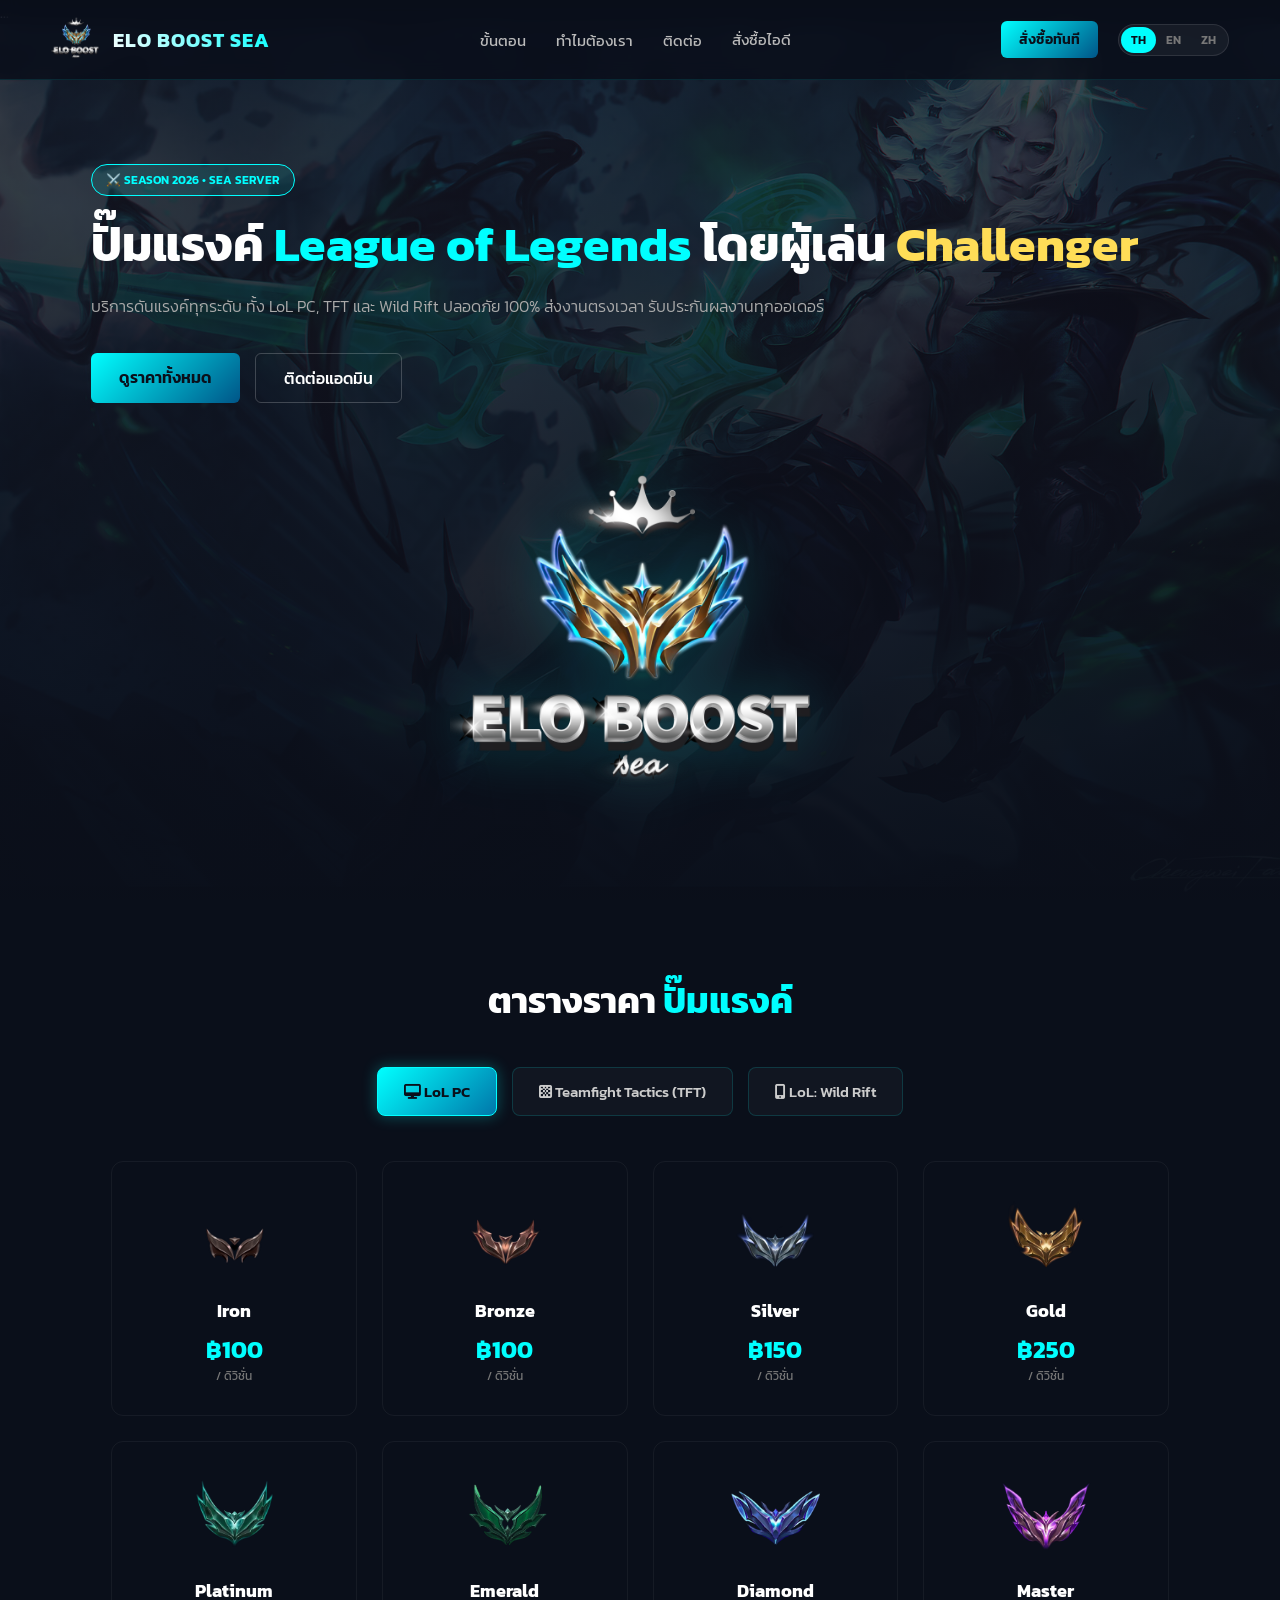
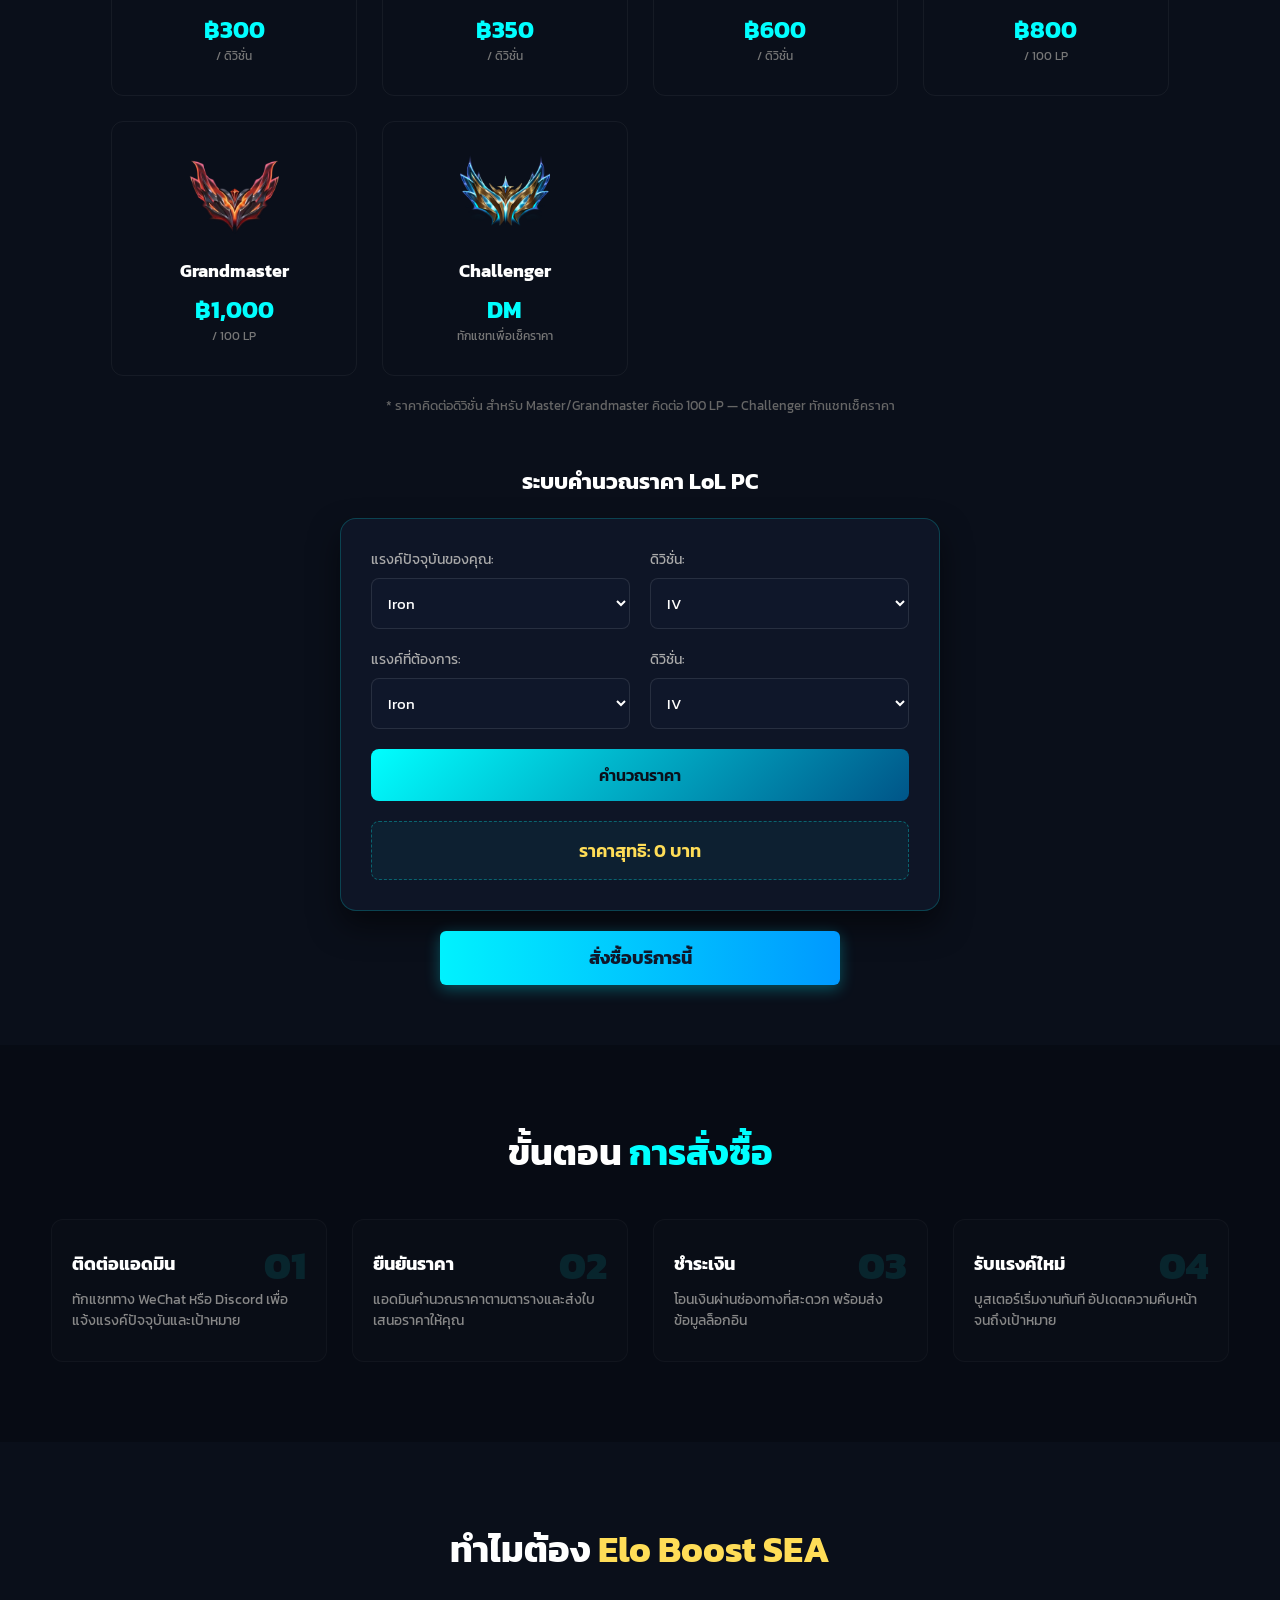
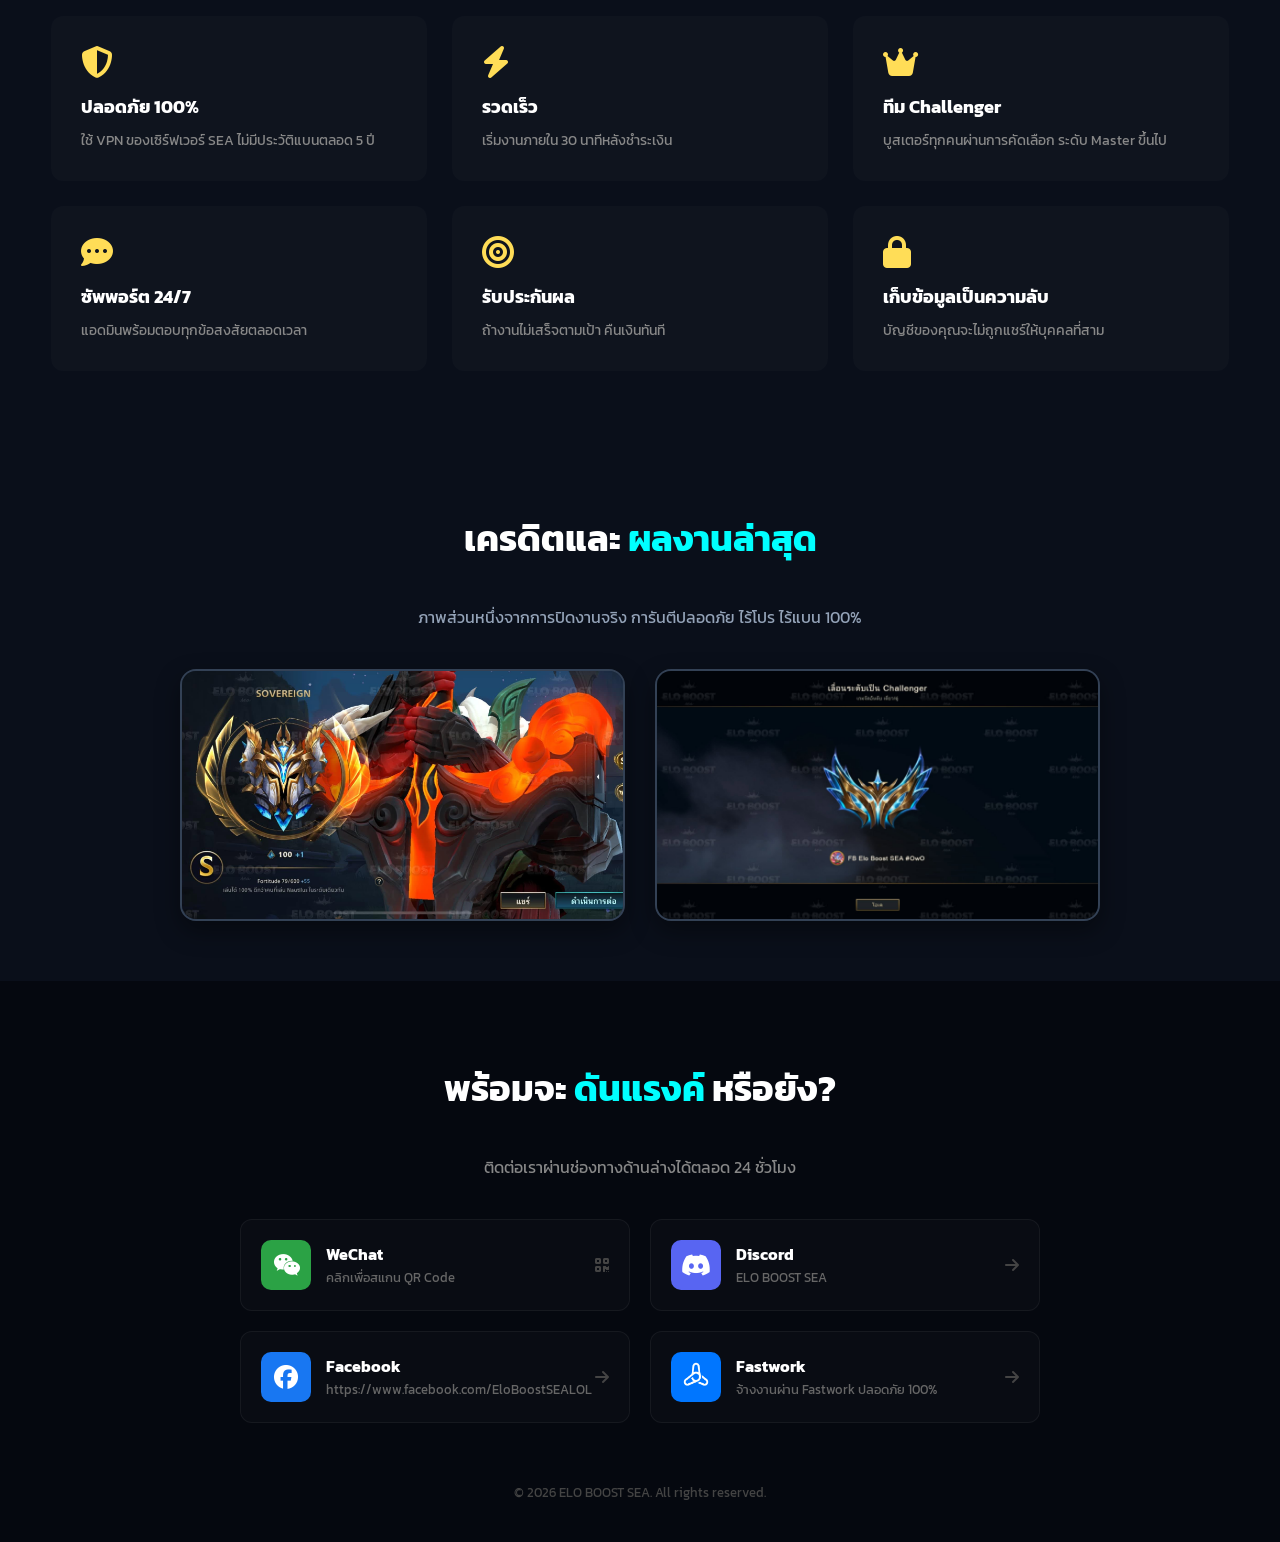
==== commit 8b965af6: "Add files via upload" ====
--- a/index.html
+++ b/index.html
@@ -4,9 +4,12 @@
     <meta charset="UTF-8">
     <meta name="viewport" content="width=device-width, initial-scale=1.0">
     <title>ELO BOOST SEA - บริการปั๊มแรงค์ LOL / TFT / Wild Rift</title>
+    <link rel="icon" type="image/png" href="favicon.png">
     <link href="https://fonts.googleapis.com/css2?family=Kanit:wght@300;400;500;600;700&display=swap" rel="stylesheet">
     <link rel="stylesheet" href="https://cdnjs.cloudflare.com/ajax/libs/font-awesome/6.4.0/css/all.min.css">
     <link rel="stylesheet" href="style.css">
+    ...
+</head>
 
     <!-- 👑 โค้ดปรับแต่งพื้นหลังภาพ Viego เฉพาะส่วนบนถึงคำนวณแรงค์ -->
     <style>
